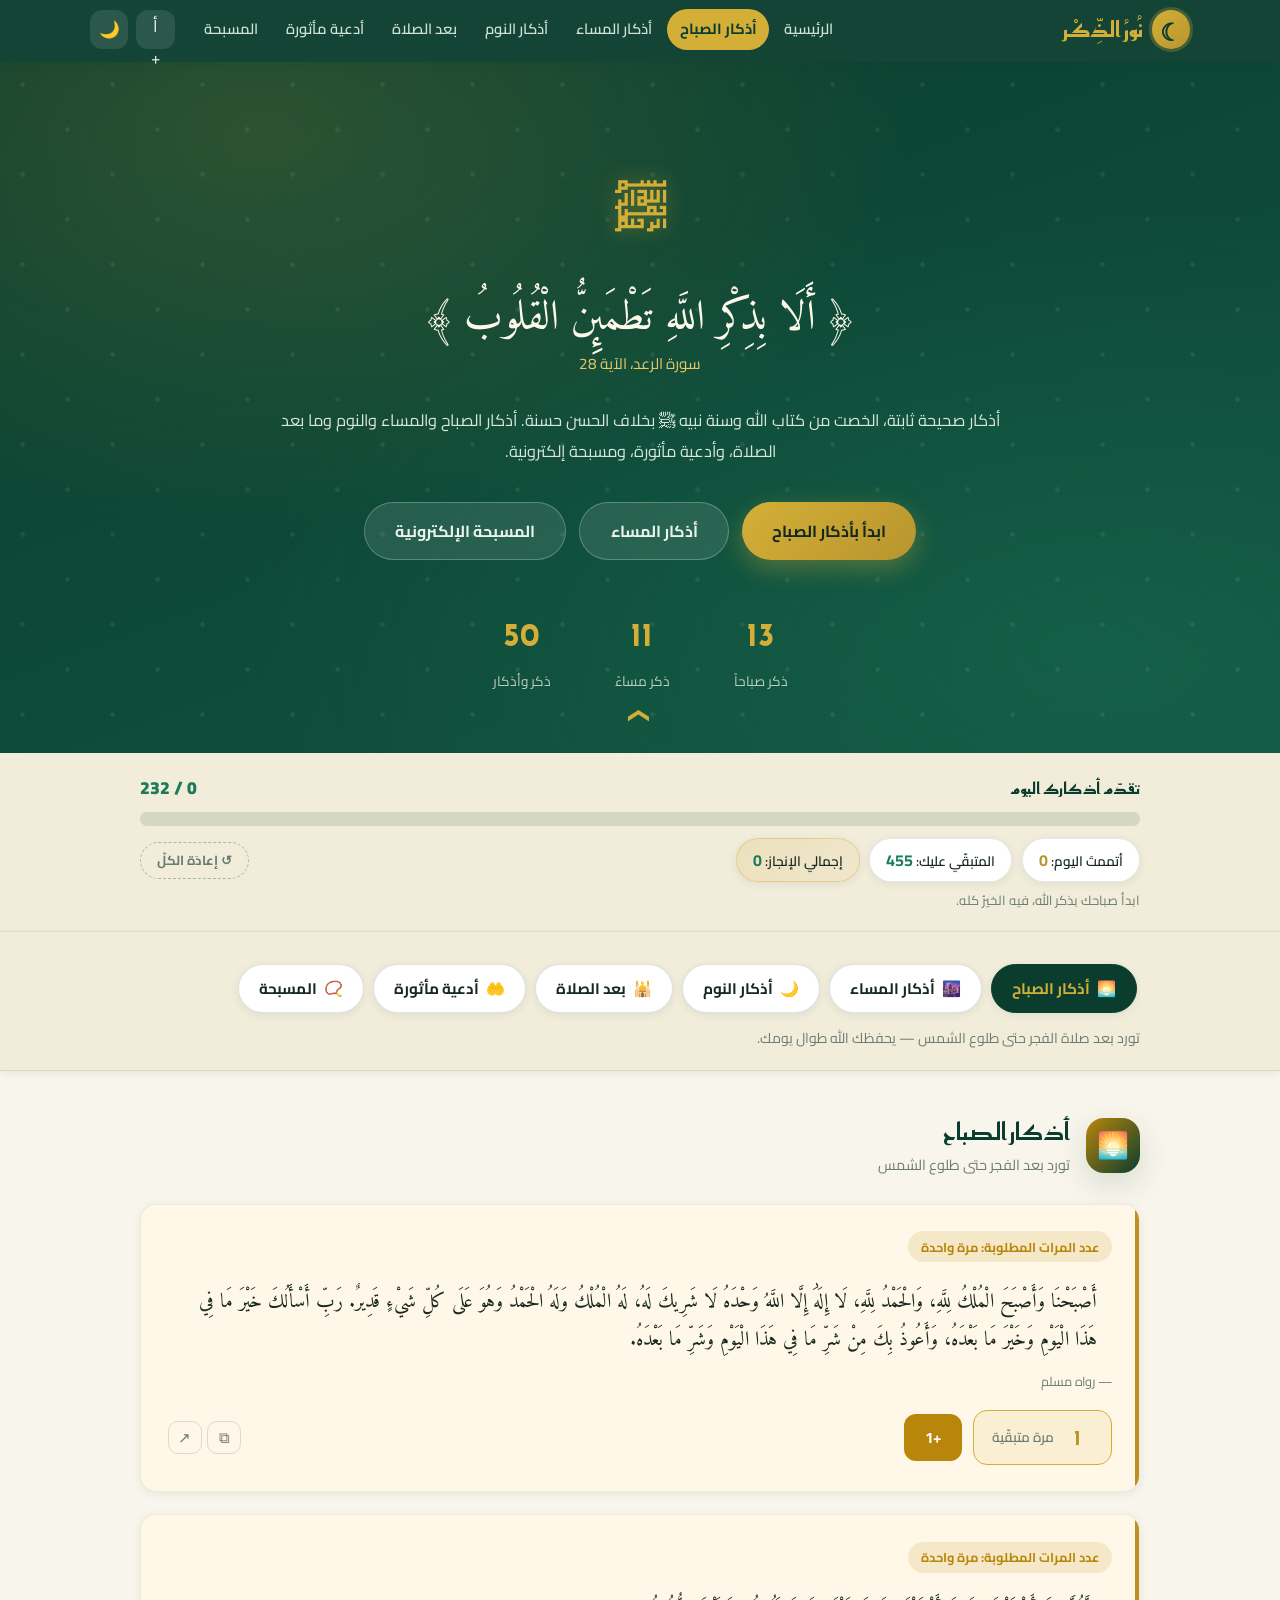
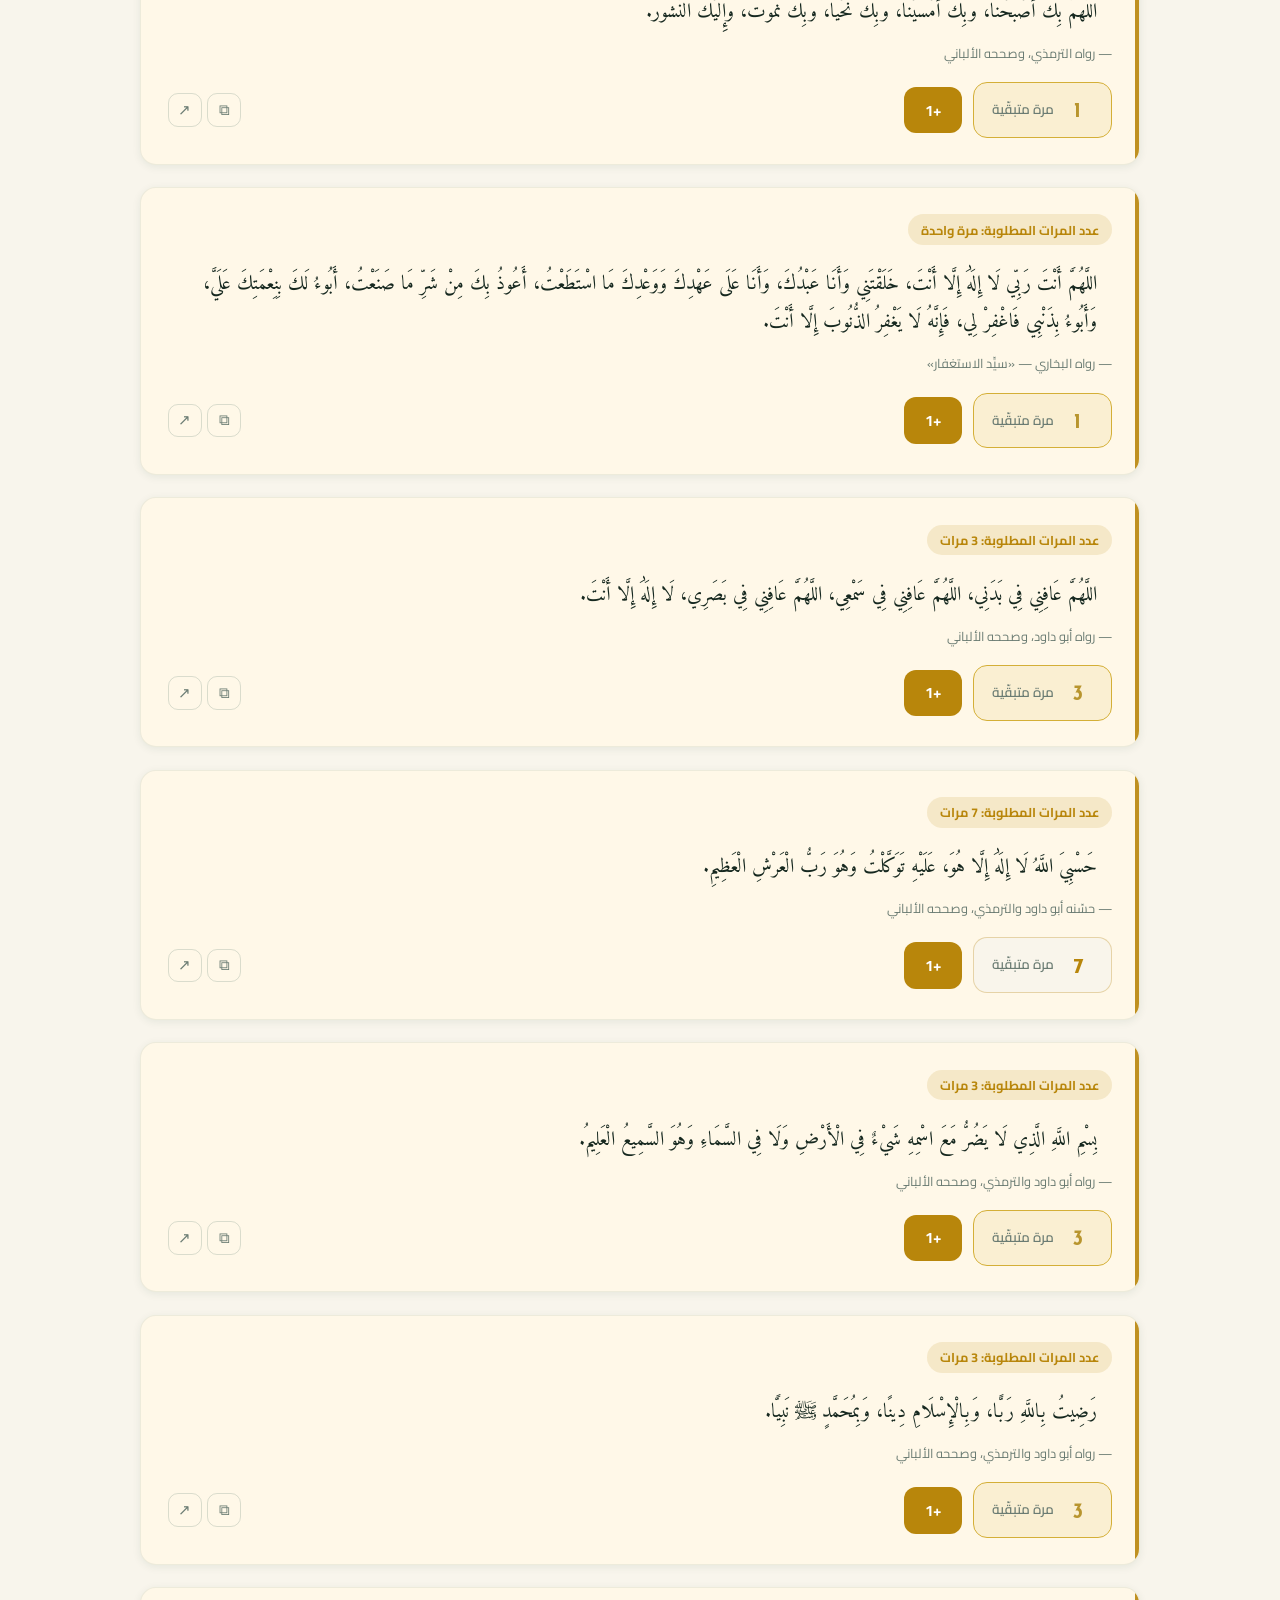
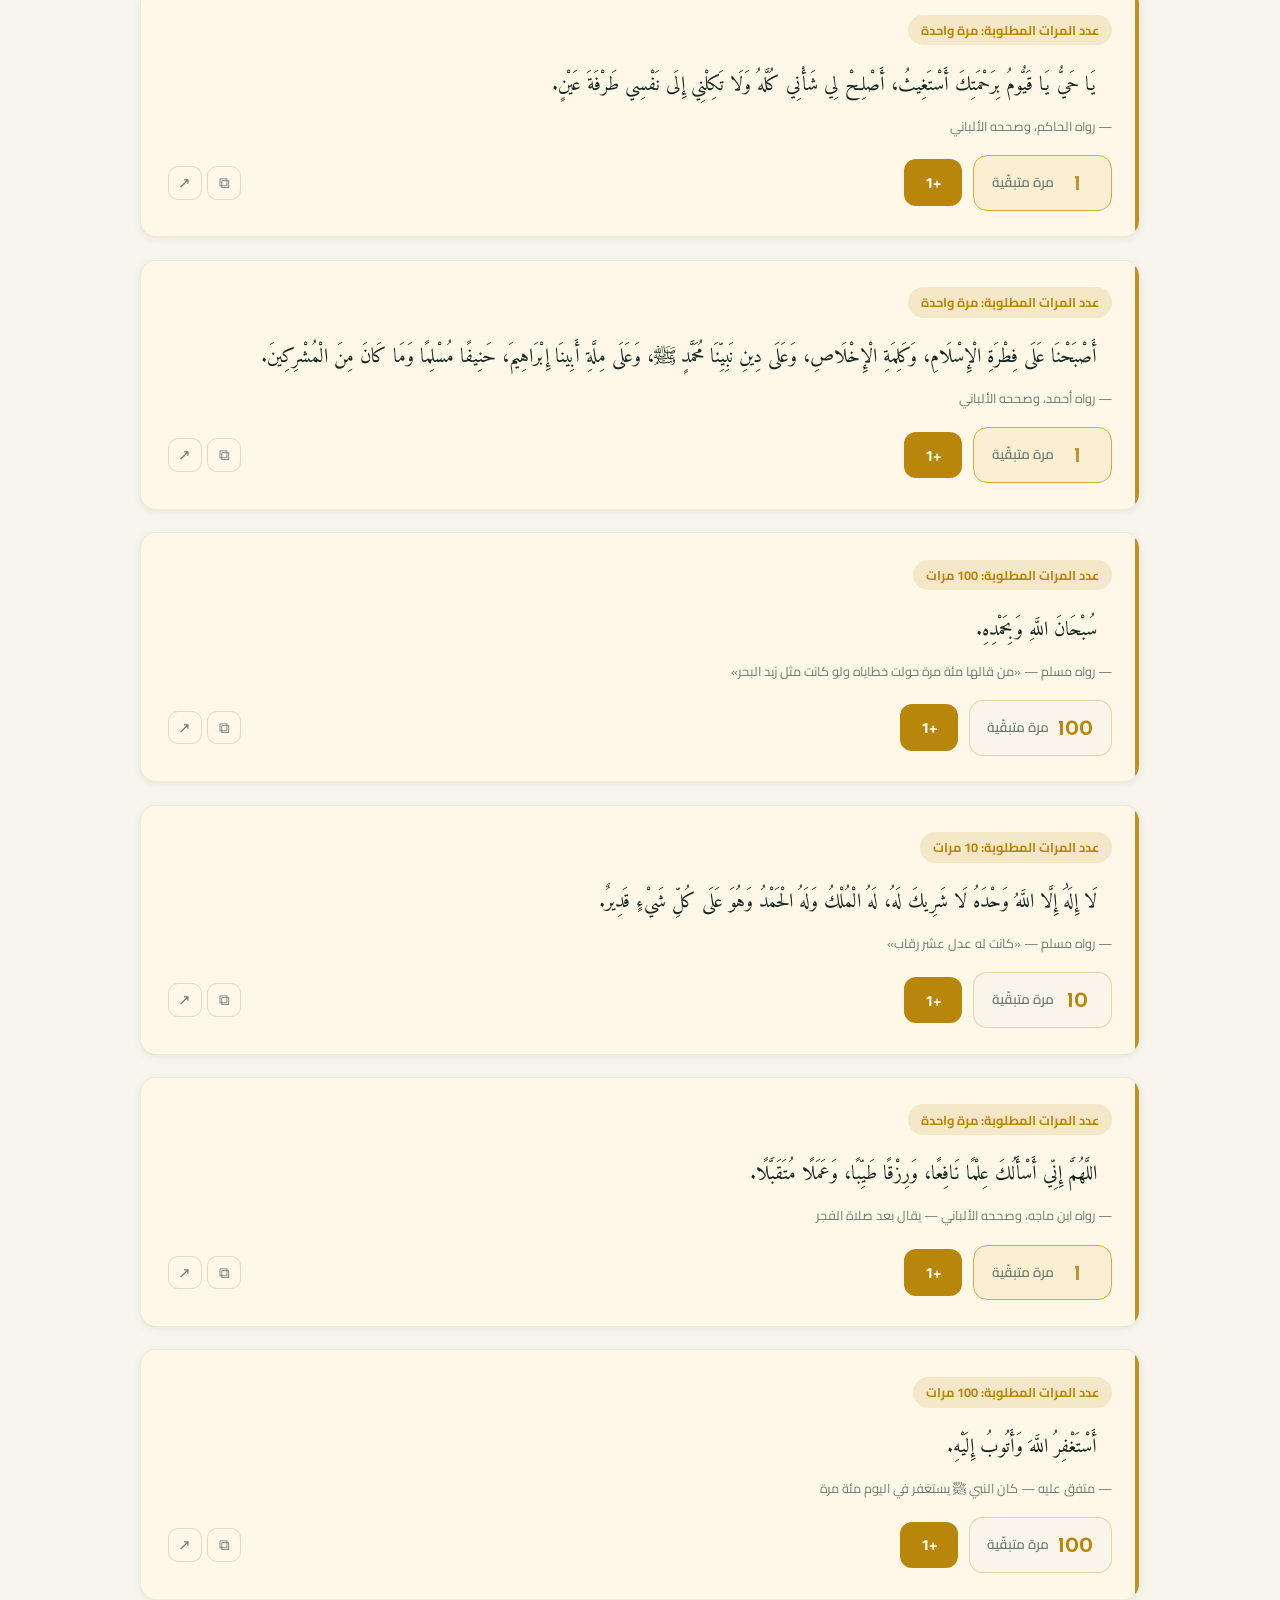
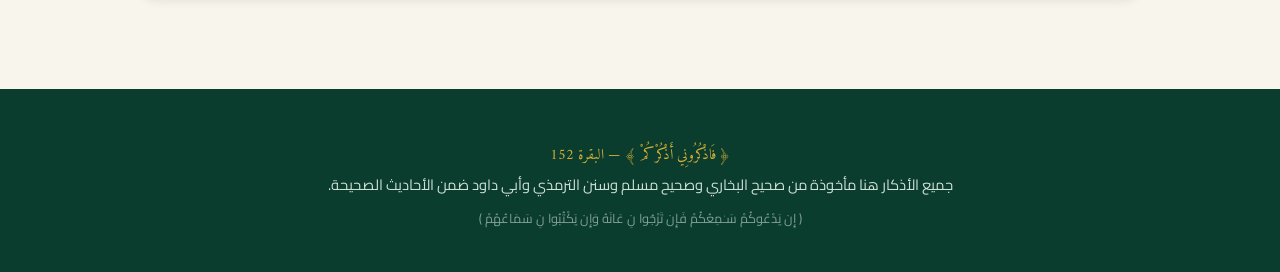
==== index.html @ 5a1e141b "v2: Noor al-Dhikr PWA - authentic azkar, offline-ready, installable (manifest + icons + local fonts)" ====
<!DOCTYPE html>
<!--
  ﴿ نُورُ الذِّكْر ﴾ — أذكار صحيحة وأدعية مأثورة
  ─────────────────────────────────────────────────
  سجل التغييرات (الأحدث أولاً):
  • 2026-10-17 [v1] النسخة المرجعية المحفوظة في: _snapshots/v1_2026-10-17_20-41-16
    - قسم الأذكار (صفحة واحدة لكل قسم عبر شريط تبويبات) بدل عرض كل الأقسام تحت بعضها
    - لون ثيمة مختلف لكل نوع ذكر (الصباح ذهبي، المساء بنفسجي، النوم أزرق...) للبطاقات والحدود
    - عدّاد متبقٍّ لكل ذكر، وزر [+1] بعد كل مرة، وتختفي بطاقة الذكر عند وصول العدّاد إلى الصفر
    - عدّادات الإحصاء أعلى الصفحة (أتممتَ اليوم/المتبقّي عليك/إجمالي الإنجاز) وزر «إعادَة الكلّ»
    - المسبحة الإلكترونية + أهداف 33/99/100 + مشجر الإنجاز
    - وضع ليلي وحسّن حجم الخط متُحفظان تلقائياً + تصميم متجاوب للهاتف والحاسوب
  ─────────────────────────────────────────────────
  ❗قبل أي تعديل خطر: انسخ هذه النسخة عبر save-snapshot.ps1 (أو نسخ يدوي) إلى مجلد _snapshots
-->
<html lang="ar" dir="rtl">
<head>
<meta charset="UTF-8" />
<meta name="viewport" content="width=device-width, initial-scale=1.0" />
<meta name="description" content="موقع الأذكار — أذكار الصباح والمساء والنوم وأدعية صحيحة مأثورة عن النبي ﷺ، مع مسبحة إلكترونية." />
<meta name="theme-color" content="#0b3d2e" />
<!--
  سجل التغييرات التطبيقية:
  • 2026-10-17 [v2] التحويل إلى تطبيق قابل للتثبيت + العمل دون اتصال (بدون Service Worker)
    - أُضيف manifest.webmanifest (الاسم والاسم المختصر ورابط البدأ والوضع المستقل ولون السمة والخلفية)
    - أيقونات: 192 و512 (any) + 512 قابلة للقص (maskable) للاندرويد + 180 (apple-touch) للآيفون
    - الخطوط أصبحت محلية (fonts/fonts.css) بدل Google Fonts = الموقع يعمل كاملاً بلا إنترنت
    - <link rel="manifest"> و <link rel="apple-touch-icon" sizes="180x180">
    - لالتثبيت على الهاتف: ارفع مجلد الموقع لأي استضافة HTTPS (مثل GitHub Pages) ثم افتحه واختر «إضافة إلى الشاشة الرئيسية»، أو هو في وضع الملف المحلي يعمل دون اتصال أصلاً.
-->
<title>نور الذكر — أذكار صحيحة وأدعية مأثورة</title>
<!-- ملف تعريف التطبيق (PWA) -->
<link rel="manifest" href="manifest.webmanifest" />
<!-- أيقونات التثبيت -->
<link rel="icon" href="icons/icon-192.png" sizes="192x192" />
<link rel="apple-touch-icon" sizes="180x180" href="icons/apple-touch-icon-180.png" />
<meta name="mobile-web-app-capable" content="yes" />
<meta name="apple-mobile-web-app-capable" content="yes" />
<meta name="apple-mobile-web-app-status-bar-style" content="black-translucent" />
<meta name="apple-mobile-web-app-title" content="نور الذكر" />
<!-- الخطوط (محلية — تعمل دون اتصال) -->
<link rel="stylesheet" href="fonts/fonts.css" />
<link rel="stylesheet" href="styles.css" />
</head>
<body>

<!-- شريط علوي -->
<header class="topbar">
  <div class="topbar-inner">
    <a class="brand" href="#home">
      <span class="brand-icon">☾</span>
      <span class="brand-text">نُورُ الذِّكْر</span>
    </a>
    <nav class="main-nav" id="mainNav">
      <a href="#home" class="nav-link active">الرئيسية</a>
      <a href="#morning" class="nav-link">أذكار الصباح</a>
      <a href="#evening" class="nav-link">أذكار المساء</a>
      <a href="#sleep" class="nav-link">أذكار النوم</a>
      <a href="#prayer" class="nav-link">بعد الصلاة</a>
      <a href="#duas" class="nav-link">أدعية مأثورة</a>
      <a href="#tasbih" class="nav-link">المسبحة</a>
    </nav>
    <div class="top-actions">
      <button id="fontBtn" class="icon-btn" title="حجم الخط" aria-label="حجم الخط">أ<span class="font-a">+</span></button>
      <button id="themeBtn" class="icon-btn" title="الوضع الليلي" aria-label="الوضع الليلي">🌙</button>
      <button id="menuBtn" class="icon-btn burger" title="القائمة" aria-label="القائمة">☰</button>
    </div>
  </div>
  <div class="progress-bar" id="scrollProgress"></div>
</header>

<!-- البطل -->
<section class="hero" id="home">
  <div class="hero-pattern" aria-hidden="true"></div>
  <div class="hero-content">
    <p class="hero-bismillah">﷽</p>
    <h1 class="hero-title">﴿ أَلَا بِذِكْرِ اللَّهِ تَطْمَئِنُّ الْقُلُوبُ ﴾</h1>
    <p class="hero-sub">سورة الرعد، الآية 28</p>
    <p class="hero-desc">
      أذكار صحيحة ثابتة، الخصت من كتاب الله وسنة نبيه ﷺ بخلاف الحسن حسنة.
      أذكار الصباح والمساء والنوم وما بعد الصلاة، وأدعية مأثورة، ومسبحة إلكترونية.
    </p>
    <div class="hero-cta">
      <a href="#morning" class="btn btn-gold">ابدأ بأذكار الصباح</a>
      <a href="#evening" class="btn btn-ghost">أذكار المساء</a>
      <a href="#tasbih" class="btn btn-ghost">المسبحة الإلكترونية</a>
    </div>
    <div class="hero-stats">
      <div class="stat"><span class="num" id="statMorning">0</span><small>ذكر صباحاً</small></div>
      <div class="stat"><span class="num" id="statEvening">0</span><small>ذكر مساءً</small></div>
      <div class="stat"><span class="num" id="statTotal">0</span><small>ذكر وأذكار</small></div>
    </div>
  </div>
  <div class="hero-arrow" aria-hidden="true">❯</div>
</section>

<!-- شريط تقدم اليوم -->
<div class="day-progress-wrap" id="dayProgressWrap">
  <div class="container">
    <div class="day-progress">
      <div class="dp-info">
        <span class="dp-label">تقدّم أذكارك اليوم</span>
        <span class="dp-value" id="dpValue">0٪</span>
      </div>
      <div class="dp-track"><div class="dp-fill" id="dpFill"></div></div>
      <div class="dp-stats">
        <span class="stat-chip done-chip">أتممتَ اليوم: <b id="chipDone">0</b></span>
        <span class="stat-chip">المتبقّي عليك: <b id="chipLeft">0</b></span>
        <span class="stat-chip gold-chip">إجمالي الإنجاز: <b id="chipTotal">0</b></span>
        <button class="reset-btn" id="resetAllBtn" title="إظهار كل الأذكار من جديد">↺ إعادَة الكلّ</button>
      </div>
      <p class="dp-hint" id="dpHint">ابدأ يومك بذكر الله، فهو أشرف السّاعات.</p>
    </div>
  </div>
</div>

<!-- شريط اختيار القسم -->
<div class="cat-wrap" id="catTop">
  <div class="container">
    <nav class="cat-tabs" id="catTabs" aria-label="اختيار قسم الأذكار">
      <button class="cat-tab active" data-target="morning"><span>🌅</span> أذكار الصباح</button>
      <button class="cat-tab" data-target="evening"><span>🌆</span> أذكار المساء</button>
      <button class="cat-tab" data-target="sleep"><span>🌙</span> أذكار النوم</button>
      <button class="cat-tab" data-target="prayer"><span>🕌</span> بعد الصلاة</button>
      <button class="cat-tab" data-target="duas"><span>🤲</span> أدعية مأثورة</button>
      <button class="cat-tab" data-target="tasbih"><span>📿</span> المسبحة</button>
    </nav>
    <p class="cat-desc" id="catDesc"></p>
  </div>
</div>

<main class="container">

  <!-- أقسام الأذكار (يظهر قسماً واحداً حسب الاختيار) -->
  <section class="zikr-section active" id="morning" data-section="morning">
    <header class="section-head">
      <div class="section-icon">🌅</div>
      <div>
        <h2>أذكار الصباح</h2>
        <p>تورد بعد الفجر حتى طلوع الشمس</p>
      </div>
    </header>
    <div class="cards" id="cardsMorning"></div>
  </section>

  <section class="zikr-section" id="evening" data-section="evening">
    <header class="section-head">
      <div class="section-icon">🌆</div>
      <div>
        <h2>أذكار المساء</h2>
        <p>تورد بعد العصر حتى غروب الشمس</p>
      </div>
    </header>
    <div class="cards" id="cardsEvening"></div>
  </section>

  <section class="zikr-section" id="sleep" data-section="sleep">
    <header class="section-head">
      <div class="section-icon">🌙</div>
      <div>
        <h2>أذكار النوم</h2>
        <p>ما يقال عند الاستغفار على الفراش</p>
      </div>
    </header>
    <div class="cards" id="cardsSleep"></div>
  </section>

  <section class="zikr-section" id="prayer" data-section="prayer">
    <header class="section-head">
      <div class="section-icon">🕌</div>
      <div>
        <h2>الذكر بعد الصلاة</h2>
        <p>التسبيح بعد كل صلاة مكتوبة</p>
      </div>
    </header>
    <div class="cards" id="cardsPrayer"></div>
  </section>

  <section class="zikr-section" id="duas" data-section="duas">
    <header class="section-head">
      <div class="section-icon">🤲</div>
      <div>
        <h2>أدعية مأثورة</h2>
        <p>أدعية ثابتة في السنة الصحيحة</p>
      </div>
    </header>
    <div class="cards" id="cardsDuas"></div>
  </section>

  <!-- المسبحة -->
  <section class="zikr-section" id="tasbih" data-section="tasbih">
    <header class="section-head">
      <div class="section-icon">📿</div>
      <div>
        <h2>المسبحة الإلكترونية</h2>
        <p>اضغط الدائرة للتسبيح، وتُحفظ حسباتك تلقائياً</p>
      </div>
    </header>

    <div class="tasbih-card">
      <div class="tasbih-phrase-row">
        <button class="phrase-chip" data-phrase="سُبْحَانَ اللَّهِ">سُبْحَانَ اللَّهِ</button>
        <button class="phrase-chip" data-phrase="الْحَمْدُ لِلَّهِ">الْحَمْدُ لِلَّهِ</button>
        <button class="phrase-chip" data-phrase="لَا إِلَٰهَ إِلَّا اللَّهُ">لَا إِلَٰهَ إِلَّا اللَّهُ</button>
        <button class="phrase-chip" data-phrase="اللَّهُ أَكْبَرُ">اللَّهُ أَكْبَرُ</button>
        <button class="phrase-chip" data-phrase="أَسْتَغْفِرُ اللَّهَ">أَسْتَغْفِرُ اللَّهَ</button>
        <button class="phrase-chip" data-phrase="لَا حَوْلَ وَلَا قُوَّةَ إِلَّا بِاللَّهِ">لَا حَوْلَ وَلَا قُوَّةَ إِلَّا بِاللَّهِ</button>
      </div>
      <p class="tasbih-phrase" id="tasbihPhrase">سُبْحَانَ اللَّهِ</p>

      <button class="tasbih-circle" id="tasbihBtn" aria-label="اضغط للتسبيح">
        <svg viewBox="0 0 120 120" aria-hidden="true">
          <circle class="track" cx="60" cy="60" r="54" />
          <circle class="fill" id="tasbihRing" cx="60" cy="60" r="54" />
        </svg>
        <span class="tasbih-count" id="tasbihCount">0</span>
      </button>

      <div class="tasbih-target-row">
        <span class="t-label">الهدف:</span>
        <button class="target-chip" data-target="33">33</button>
        <button class="target-chip" data-target="99">99</button>
        <button class="target-chip" data-target="100">100</button>
        <button class="target-chip" data-target="0">بحسب</button>
      </div>

      <div class="tasbih-actions">
        <button id="tasbihReset" class="btn btn-ghost small">تصفير العدّاد</button>
        <span class="tasbih-rounds">الدورات المكتملة: <b id="tasbihRounds">0</b></span>
      </div>
    </div>
  </section>

</main>

<footer class="footer">
  <p class="footer-duq">﴿ فَاذْكُرُونِي أَذْكُرْكُمْ ﴾ — البقرة 152</p>
  <p>جميع الأذكار هنا مأخوذة من صحيح البخاري وصحيح مسلم وسنن الترمذي وأبي داود ضمن الأحاديث الصحيحة.</p>
  <p class="footer-note">﴿ إِن يَدْعُوكُمْ سَـٰمِعُكُمْ فَإِن تَرْجُوا نِ عَانَهُ وَإِن يَكْتُبُوا نِ سَمَاعُهُمْ ﴾</p>
</footer>

<button id="toTop" class="to-top" aria-label="العودة للأعلى">❯</button>

<script src="app.js"></script>
</body>
</html>
---- fonts/fonts.css ----
/* arabic */
@font-face {
  font-family: 'Amiri Quran';
  font-style: normal;
  font-weight: 400;
  font-display: swap;
  src: url(font_1.woff2) format('woff2');
  unicode-range: U+0600-06FF, U+0750-077F, U+0870-0891, U+0897-08E1, U+08E3-08FF, U+200C-200E, U+2010-2011, U+204F, U+2E41, U+FB50-FDFF, U+FE70-FE74, U+FE76-FEFC, U+102E0-102FB, U+10E60-10E7E, U+10EC2-10EC7, U+10EC9-10EEE, U+10EF0-10EFF, U+1EE00-1EE03, U+1EE05-1EE1F, U+1EE21-1EE22, U+1EE24, U+1EE27, U+1EE29-1EE32, U+1EE34-1EE37, U+1EE39, U+1EE3B, U+1EE42, U+1EE47, U+1EE49, U+1EE4B, U+1EE4D-1EE4F, U+1EE51-1EE52, U+1EE54, U+1EE57, U+1EE59, U+1EE5B, U+1EE5D, U+1EE5F, U+1EE61-1EE62, U+1EE64, U+1EE67-1EE6A, U+1EE6C-1EE72, U+1EE74-1EE77, U+1EE79-1EE7C, U+1EE7E, U+1EE80-1EE89, U+1EE8B-1EE9B, U+1EEA1-1EEA3, U+1EEA5-1EEA9, U+1EEAB-1EEBB, U+1EEF0-1EEF1;
}
/* latin */
@font-face {
  font-family: 'Amiri Quran';
  font-style: normal;
  font-weight: 400;
  font-display: swap;
  src: url(font_2.woff2) format('woff2');
  unicode-range: U+0000-00FF, U+0131, U+0152-0153, U+02BB-02BC, U+02C6, U+02DA, U+02DC, U+0304, U+0308, U+0329, U+2000-206F, U+20AC, U+2122, U+2191, U+2193, U+2212, U+2215, U+FEFF, U+FFFD;
}
/* arabic */
@font-face {
  font-family: 'Cairo';
  font-style: normal;
  font-weight: 400;
  font-display: swap;
  src: url(font_3.woff2) format('woff2');
  unicode-range: U+0600-06FF, U+0750-077F, U+0870-0891, U+0897-08E1, U+08E3-08FF, U+200C-200E, U+2010-2011, U+204F, U+2E41, U+FB50-FDFF, U+FE70-FE74, U+FE76-FEFC, U+102E0-102FB, U+10E60-10E7E, U+10EC2-10EC7, U+10EC9-10EEE, U+10EF0-10EFF, U+1EE00-1EE03, U+1EE05-1EE1F, U+1EE21-1EE22, U+1EE24, U+1EE27, U+1EE29-1EE32, U+1EE34-1EE37, U+1EE39, U+1EE3B, U+1EE42, U+1EE47, U+1EE49, U+1EE4B, U+1EE4D-1EE4F, U+1EE51-1EE52, U+1EE54, U+1EE57, U+1EE59, U+1EE5B, U+1EE5D, U+1EE5F, U+1EE61-1EE62, U+1EE64, U+1EE67-1EE6A, U+1EE6C-1EE72, U+1EE74-1EE77, U+1EE79-1EE7C, U+1EE7E, U+1EE80-1EE89, U+1EE8B-1EE9B, U+1EEA1-1EEA3, U+1EEA5-1EEA9, U+1EEAB-1EEBB, U+1EEF0-1EEF1;
}
/* latin-ext */
@font-face {
  font-family: 'Cairo';
  font-style: normal;
  font-weight: 400;
  font-display: swap;
  src: url(font_4.woff2) format('woff2');
  unicode-range: U+0100-02BA, U+02BD-02C5, U+02C7-02CC, U+02CE-02D7, U+02DD-02FF, U+0304, U+0308, U+0329, U+1D00-1DBF, U+1E00-1E9F, U+1EF2-1EFF, U+2020, U+20A0-20AB, U+20AD-20C4, U+2113, U+2C60-2C7F, U+A720-A7FF;
}
/* latin */
@font-face {
  font-family: 'Cairo';
  font-style: normal;
  font-weight: 400;
  font-display: swap;
  src: url(font_5.woff2) format('woff2');
  unicode-range: U+0000-00FF, U+0131, U+0152-0153, U+02BB-02BC, U+02C6, U+02DA, U+02DC, U+0304, U+0308, U+0329, U+2000-206F, U+20AC, U+2122, U+2191, U+2193, U+2212, U+2215, U+FEFF, U+FFFD;
}
/* arabic */
@font-face {
  font-family: 'Cairo';
  font-style: normal;
  font-weight: 600;
  font-display: swap;
  src: url(font_3.woff2) format('woff2');
  unicode-range: U+0600-06FF, U+0750-077F, U+0870-0891, U+0897-08E1, U+08E3-08FF, U+200C-200E, U+2010-2011, U+204F, U+2E41, U+FB50-FDFF, U+FE70-FE74, U+FE76-FEFC, U+102E0-102FB, U+10E60-10E7E, U+10EC2-10EC7, U+10EC9-10EEE, U+10EF0-10EFF, U+1EE00-1EE03, U+1EE05-1EE1F, U+1EE21-1EE22, U+1EE24, U+1EE27, U+1EE29-1EE32, U+1EE34-1EE37, U+1EE39, U+1EE3B, U+1EE42, U+1EE47, U+1EE49, U+1EE4B, U+1EE4D-1EE4F, U+1EE51-1EE52, U+1EE54, U+1EE57, U+1EE59, U+1EE5B, U+1EE5D, U+1EE5F, U+1EE61-1EE62, U+1EE64, U+1EE67-1EE6A, U+1EE6C-1EE72, U+1EE74-1EE77, U+1EE79-1EE7C, U+1EE7E, U+1EE80-1EE89, U+1EE8B-1EE9B, U+1EEA1-1EEA3, U+1EEA5-1EEA9, U+1EEAB-1EEBB, U+1EEF0-1EEF1;
}
/* latin-ext */
@font-face {
  font-family: 'Cairo';
  font-style: normal;
  font-weight: 600;
  font-display: swap;
  src: url(font_4.woff2) format('woff2');
  unicode-range: U+0100-02BA, U+02BD-02C5, U+02C7-02CC, U+02CE-02D7, U+02DD-02FF, U+0304, U+0308, U+0329, U+1D00-1DBF, U+1E00-1E9F, U+1EF2-1EFF, U+2020, U+20A0-20AB, U+20AD-20C4, U+2113, U+2C60-2C7F, U+A720-A7FF;
}
/* latin */
@font-face {
  font-family: 'Cairo';
  font-style: normal;
  font-weight: 600;
  font-display: swap;
  src: url(font_5.woff2) format('woff2');
  unicode-range: U+0000-00FF, U+0131, U+0152-0153, U+02BB-02BC, U+02C6, U+02DA, U+02DC, U+0304, U+0308, U+0329, U+2000-206F, U+20AC, U+2122, U+2191, U+2193, U+2212, U+2215, U+FEFF, U+FFFD;
}
/* arabic */
@font-face {
  font-family: 'Cairo';
  font-style: normal;
  font-weight: 700;
  font-display: swap;
  src: url(font_3.woff2) format('woff2');
  unicode-range: U+0600-06FF, U+0750-077F, U+0870-0891, U+0897-08E1, U+08E3-08FF, U+200C-200E, U+2010-2011, U+204F, U+2E41, U+FB50-FDFF, U+FE70-FE74, U+FE76-FEFC, U+102E0-102FB, U+10E60-10E7E, U+10EC2-10EC7, U+10EC9-10EEE, U+10EF0-10EFF, U+1EE00-1EE03, U+1EE05-1EE1F, U+1EE21-1EE22, U+1EE24, U+1EE27, U+1EE29-1EE32, U+1EE34-1EE37, U+1EE39, U+1EE3B, U+1EE42, U+1EE47, U+1EE49, U+1EE4B, U+1EE4D-1EE4F, U+1EE51-1EE52, U+1EE54, U+1EE57, U+1EE59, U+1EE5B, U+1EE5D, U+1EE5F, U+1EE61-1EE62, U+1EE64, U+1EE67-1EE6A, U+1EE6C-1EE72, U+1EE74-1EE77, U+1EE79-1EE7C, U+1EE7E, U+1EE80-1EE89, U+1EE8B-1EE9B, U+1EEA1-1EEA3, U+1EEA5-1EEA9, U+1EEAB-1EEBB, U+1EEF0-1EEF1;
}
/* latin-ext */
@font-face {
  font-family: 'Cairo';
  font-style: normal;
  font-weight: 700;
  font-display: swap;
  src: url(font_4.woff2) format('woff2');
  unicode-range: U+0100-02BA, U+02BD-02C5, U+02C7-02CC, U+02CE-02D7, U+02DD-02FF, U+0304, U+0308, U+0329, U+1D00-1DBF, U+1E00-1E9F, U+1EF2-1EFF, U+2020, U+20A0-20AB, U+20AD-20C4, U+2113, U+2C60-2C7F, U+A720-A7FF;
}
/* latin */
@font-face {
  font-family: 'Cairo';
  font-style: normal;
  font-weight: 700;
  font-display: swap;
  src: url(font_5.woff2) format('woff2');
  unicode-range: U+0000-00FF, U+0131, U+0152-0153, U+02BB-02BC, U+02C6, U+02DA, U+02DC, U+0304, U+0308, U+0329, U+2000-206F, U+20AC, U+2122, U+2191, U+2193, U+2212, U+2215, U+FEFF, U+FFFD;
}
/* arabic */
@font-face {
  font-family: 'Cairo';
  font-style: normal;
  font-weight: 900;
  font-display: swap;
  src: url(font_3.woff2) format('woff2');
  unicode-range: U+0600-06FF, U+0750-077F, U+0870-0891, U+0897-08E1, U+08E3-08FF, U+200C-200E, U+2010-2011, U+204F, U+2E41, U+FB50-FDFF, U+FE70-FE74, U+FE76-FEFC, U+102E0-102FB, U+10E60-10E7E, U+10EC2-10EC7, U+10EC9-10EEE, U+10EF0-10EFF, U+1EE00-1EE03, U+1EE05-1EE1F, U+1EE21-1EE22, U+1EE24, U+1EE27, U+1EE29-1EE32, U+1EE34-1EE37, U+1EE39, U+1EE3B, U+1EE42, U+1EE47, U+1EE49, U+1EE4B, U+1EE4D-1EE4F, U+1EE51-1EE52, U+1EE54, U+1EE57, U+1EE59, U+1EE5B, U+1EE5D, U+1EE5F, U+1EE61-1EE62, U+1EE64, U+1EE67-1EE6A, U+1EE6C-1EE72, U+1EE74-1EE77, U+1EE79-1EE7C, U+1EE7E, U+1EE80-1EE89, U+1EE8B-1EE9B, U+1EEA1-1EEA3, U+1EEA5-1EEA9, U+1EEAB-1EEBB, U+1EEF0-1EEF1;
}
/* latin-ext */
@font-face {
  font-family: 'Cairo';
  font-style: normal;
  font-weight: 900;
  font-display: swap;
  src: url(font_4.woff2) format('woff2');
  unicode-range: U+0100-02BA, U+02BD-02C5, U+02C7-02CC, U+02CE-02D7, U+02DD-02FF, U+0304, U+0308, U+0329, U+1D00-1DBF, U+1E00-1E9F, U+1EF2-1EFF, U+2020, U+20A0-20AB, U+20AD-20C4, U+2113, U+2C60-2C7F, U+A720-A7FF;
}
/* latin */
@font-face {
  font-family: 'Cairo';
  font-style: normal;
  font-weight: 900;
  font-display: swap;
  src: url(font_5.woff2) format('woff2');
  unicode-range: U+0000-00FF, U+0131, U+0152-0153, U+02BB-02BC, U+02C6, U+02DA, U+02DC, U+0304, U+0308, U+0329, U+2000-206F, U+20AC, U+2122, U+2191, U+2193, U+2212, U+2215, U+FEFF, U+FFFD;
}
/* arabic */
@font-face {
  font-family: 'Reem Kufi';
  font-style: normal;
  font-weight: 400;
  font-display: swap;
  src: url(font_6.woff2) format('woff2');
  unicode-range: U+0600-06FF, U+0750-077F, U+0870-0891, U+0897-08E1, U+08E3-08FF, U+200C-200E, U+2010-2011, U+204F, U+2E41, U+FB50-FDFF, U+FE70-FE74, U+FE76-FEFC, U+102E0-102FB, U+10E60-10E7E, U+10EC2-10EC7, U+10EC9-10EEE, U+10EF0-10EFF, U+1EE00-1EE03, U+1EE05-1EE1F, U+1EE21-1EE22, U+1EE24, U+1EE27, U+1EE29-1EE32, U+1EE34-1EE37, U+1EE39, U+1EE3B, U+1EE42, U+1EE47, U+1EE49, U+1EE4B, U+1EE4D-1EE4F, U+1EE51-1EE52, U+1EE54, U+1EE57, U+1EE59, U+1EE5B, U+1EE5D, U+1EE5F, U+1EE61-1EE62, U+1EE64, U+1EE67-1EE6A, U+1EE6C-1EE72, U+1EE74-1EE77, U+1EE79-1EE7C, U+1EE7E, U+1EE80-1EE89, U+1EE8B-1EE9B, U+1EEA1-1EEA3, U+1EEA5-1EEA9, U+1EEAB-1EEBB, U+1EEF0-1EEF1;
}
/* vietnamese */
@font-face {
  font-family: 'Reem Kufi';
  font-style: normal;
  font-weight: 400;
  font-display: swap;
  src: url(font_7.woff2) format('woff2');
  unicode-range: U+0102-0103, U+0110-0111, U+0128-0129, U+0168-0169, U+01A0-01A1, U+01AF-01B0, U+0300-0301, U+0303-0304, U+0308-0309, U+0323, U+0329, U+1EA0-1EF9, U+20AB;
}
/* latin-ext */
@font-face {
  font-family: 'Reem Kufi';
  font-style: normal;
  font-weight: 400;
  font-display: swap;
  src: url(font_8.woff2) format('woff2');
  unicode-range: U+0100-02BA, U+02BD-02C5, U+02C7-02CC, U+02CE-02D7, U+02DD-02FF, U+0304, U+0308, U+0329, U+1D00-1DBF, U+1E00-1E9F, U+1EF2-1EFF, U+2020, U+20A0-20AB, U+20AD-20C4, U+2113, U+2C60-2C7F, U+A720-A7FF;
}
/* latin */
@font-face {
  font-family: 'Reem Kufi';
  font-style: normal;
  font-weight: 400;
  font-display: swap;
  src: url(font_9.woff2) format('woff2');
  unicode-range: U+0000-00FF, U+0131, U+0152-0153, U+02BB-02BC, U+02C6, U+02DA, U+02DC, U+0304, U+0308, U+0329, U+2000-206F, U+20AC, U+2122, U+2191, U+2193, U+2212, U+2215, U+FEFF, U+FFFD;
}
/* arabic */
@font-face {
  font-family: 'Reem Kufi';
  font-style: normal;
  font-weight: 500;
  font-display: swap;
  src: url(font_6.woff2) format('woff2');
  unicode-range: U+0600-06FF, U+0750-077F, U+0870-0891, U+0897-08E1, U+08E3-08FF, U+200C-200E, U+2010-2011, U+204F, U+2E41, U+FB50-FDFF, U+FE70-FE74, U+FE76-FEFC, U+102E0-102FB, U+10E60-10E7E, U+10EC2-10EC7, U+10EC9-10EEE, U+10EF0-10EFF, U+1EE00-1EE03, U+1EE05-1EE1F, U+1EE21-1EE22, U+1EE24, U+1EE27, U+1EE29-1EE32, U+1EE34-1EE37, U+1EE39, U+1EE3B, U+1EE42, U+1EE47, U+1EE49, U+1EE4B, U+1EE4D-1EE4F, U+1EE51-1EE52, U+1EE54, U+1EE57, U+1EE59, U+1EE5B, U+1EE5D, U+1EE5F, U+1EE61-1EE62, U+1EE64, U+1EE67-1EE6A, U+1EE6C-1EE72, U+1EE74-1EE77, U+1EE79-1EE7C, U+1EE7E, U+1EE80-1EE89, U+1EE8B-1EE9B, U+1EEA1-1EEA3, U+1EEA5-1EEA9, U+1EEAB-1EEBB, U+1EEF0-1EEF1;
}
/* vietnamese */
@font-face {
  font-family: 'Reem Kufi';
  font-style: normal;
  font-weight: 500;
  font-display: swap;
  src: url(font_7.woff2) format('woff2');
  unicode-range: U+0102-0103, U+0110-0111, U+0128-0129, U+0168-0169, U+01A0-01A1, U+01AF-01B0, U+0300-0301, U+0303-0304, U+0308-0309, U+0323, U+0329, U+1EA0-1EF9, U+20AB;
}
/* latin-ext */
@font-face {
  font-family: 'Reem Kufi';
  font-style: normal;
  font-weight: 500;
  font-display: swap;
  src: url(font_8.woff2) format('woff2');
  unicode-range: U+0100-02BA, U+02BD-02C5, U+02C7-02CC, U+02CE-02D7, U+02DD-02FF, U+0304, U+0308, U+0329, U+1D00-1DBF, U+1E00-1E9F, U+1EF2-1EFF, U+2020, U+20A0-20AB, U+20AD-20C4, U+2113, U+2C60-2C7F, U+A720-A7FF;
}
/* latin */
@font-face {
  font-family: 'Reem Kufi';
  font-style: normal;
  font-weight: 500;
  font-display: swap;
  src: url(font_9.woff2) format('woff2');
  unicode-range: U+0000-00FF, U+0131, U+0152-0153, U+02BB-02BC, U+02C6, U+02DA, U+02DC, U+0304, U+0308, U+0329, U+2000-206F, U+20AC, U+2122, U+2191, U+2193, U+2212, U+2215, U+FEFF, U+FFFD;
}
/* arabic */
@font-face {
  font-family: 'Reem Kufi';
  font-style: normal;
  font-weight: 600;
  font-display: swap;
  src: url(font_6.woff2) format('woff2');
  unicode-range: U+0600-06FF, U+0750-077F, U+0870-0891, U+0897-08E1, U+08E3-08FF, U+200C-200E, U+2010-2011, U+204F, U+2E41, U+FB50-FDFF, U+FE70-FE74, U+FE76-FEFC, U+102E0-102FB, U+10E60-10E7E, U+10EC2-10EC7, U+10EC9-10EEE, U+10EF0-10EFF, U+1EE00-1EE03, U+1EE05-1EE1F, U+1EE21-1EE22, U+1EE24, U+1EE27, U+1EE29-1EE32, U+1EE34-1EE37, U+1EE39, U+1EE3B, U+1EE42, U+1EE47, U+1EE49, U+1EE4B, U+1EE4D-1EE4F, U+1EE51-1EE52, U+1EE54, U+1EE57, U+1EE59, U+1EE5B, U+1EE5D, U+1EE5F, U+1EE61-1EE62, U+1EE64, U+1EE67-1EE6A, U+1EE6C-1EE72, U+1EE74-1EE77, U+1EE79-1EE7C, U+1EE7E, U+1EE80-1EE89, U+1EE8B-1EE9B, U+1EEA1-1EEA3, U+1EEA5-1EEA9, U+1EEAB-1EEBB, U+1EEF0-1EEF1;
}
/* vietnamese */
@font-face {
  font-family: 'Reem Kufi';
  font-style: normal;
  font-weight: 600;
  font-display: swap;
  src: url(font_7.woff2) format('woff2');
  unicode-range: U+0102-0103, U+0110-0111, U+0128-0129, U+0168-0169, U+01A0-01A1, U+01AF-01B0, U+0300-0301, U+0303-0304, U+0308-0309, U+0323, U+0329, U+1EA0-1EF9, U+20AB;
}
/* latin-ext */
@font-face {
  font-family: 'Reem Kufi';
  font-style: normal;
  font-weight: 600;
  font-display: swap;
  src: url(font_8.woff2) format('woff2');
  unicode-range: U+0100-02BA, U+02BD-02C5, U+02C7-02CC, U+02CE-02D7, U+02DD-02FF, U+0304, U+0308, U+0329, U+1D00-1DBF, U+1E00-1E9F, U+1EF2-1EFF, U+2020, U+20A0-20AB, U+20AD-20C4, U+2113, U+2C60-2C7F, U+A720-A7FF;
}
/* latin */
@font-face {
  font-family: 'Reem Kufi';
  font-style: normal;
  font-weight: 600;
  font-display: swap;
  src: url(font_9.woff2) format('woff2');
  unicode-range: U+0000-00FF, U+0131, U+0152-0153, U+02BB-02BC, U+02C6, U+02DA, U+02DC, U+0304, U+0308, U+0329, U+2000-206F, U+20AC, U+2122, U+2191, U+2193, U+2212, U+2215, U+FEFF, U+FFFD;
}
/* arabic */
@font-face {
  font-family: 'Reem Kufi';
  font-style: normal;
  font-weight: 700;
  font-display: swap;
  src: url(font_6.woff2) format('woff2');
  unicode-range: U+0600-06FF, U+0750-077F, U+0870-0891, U+0897-08E1, U+08E3-08FF, U+200C-200E, U+2010-2011, U+204F, U+2E41, U+FB50-FDFF, U+FE70-FE74, U+FE76-FEFC, U+102E0-102FB, U+10E60-10E7E, U+10EC2-10EC7, U+10EC9-10EEE, U+10EF0-10EFF, U+1EE00-1EE03, U+1EE05-1EE1F, U+1EE21-1EE22, U+1EE24, U+1EE27, U+1EE29-1EE32, U+1EE34-1EE37, U+1EE39, U+1EE3B, U+1EE42, U+1EE47, U+1EE49, U+1EE4B, U+1EE4D-1EE4F, U+1EE51-1EE52, U+1EE54, U+1EE57, U+1EE59, U+1EE5B, U+1EE5D, U+1EE5F, U+1EE61-1EE62, U+1EE64, U+1EE67-1EE6A, U+1EE6C-1EE72, U+1EE74-1EE77, U+1EE79-1EE7C, U+1EE7E, U+1EE80-1EE89, U+1EE8B-1EE9B, U+1EEA1-1EEA3, U+1EEA5-1EEA9, U+1EEAB-1EEBB, U+1EEF0-1EEF1;
}
/* vietnamese */
@font-face {
  font-family: 'Reem Kufi';
  font-style: normal;
  font-weight: 700;
  font-display: swap;
  src: url(font_7.woff2) format('woff2');
  unicode-range: U+0102-0103, U+0110-0111, U+0128-0129, U+0168-0169, U+01A0-01A1, U+01AF-01B0, U+0300-0301, U+0303-0304, U+0308-0309, U+0323, U+0329, U+1EA0-1EF9, U+20AB;
}
/* latin-ext */
@font-face {
  font-family: 'Reem Kufi';
  font-style: normal;
  font-weight: 700;
  font-display: swap;
  src: url(font_8.woff2) format('woff2');
  unicode-range: U+0100-02BA, U+02BD-02C5, U+02C7-02CC, U+02CE-02D7, U+02DD-02FF, U+0304, U+0308, U+0329, U+1D00-1DBF, U+1E00-1E9F, U+1EF2-1EFF, U+2020, U+20A0-20AB, U+20AD-20C4, U+2113, U+2C60-2C7F, U+A720-A7FF;
}
/* latin */
@font-face {
  font-family: 'Reem Kufi';
  font-style: normal;
  font-weight: 700;
  font-display: swap;
  src: url(font_9.woff2) format('woff2');
  unicode-range: U+0000-00FF, U+0131, U+0152-0153, U+02BB-02BC, U+02C6, U+02DA, U+02DC, U+0304, U+0308, U+0329, U+2000-206F, U+20AC, U+2122, U+2191, U+2193, U+2212, U+2215, U+FEFF, U+FFFD;
}
---- styles.css ----
/*
  ﴿ نُورُ الذِّكْر ﴾ ورقة التنسيق
  ─────────────────────────────────────────────────
  سجل التغييرات (الأحدث أولاً):
  • 2026-10-17 [v1] النسخة المرجعية محفوظة في: _snapshots/v1_2026-10-17_20-41-16
    - ثيمة لون لكل قسم عبر متغيرات: #morning ذهبي / #evening بنفسجي / #sleep أزرق / #prayer أخضر / #duas فيروزي
      (متغيرات: --card-accent, --card-tint) ودعم كامل للوضع الليلي
    - عرض قسم واحد فقط: .zikr-section { display:none } + .zikr-section.active مع حركة دخول
    - شريط تبويبات ثابت .cat-wrap أعلى الأقسام
    - حركة اختفاء البطاقة المكتملة .card.dissolving
    - شرائط الإحصاء .dp-stats (اليوم / المتبقّي / الإجمالي) وزر «إعادَة الكلّ»
  ─────────────────────────────────────────────────
*/

:root {
  --primary: #0b3d2e;
  --primary-2: #0e4a38;
  --primary-3: #12523f;
  --gold: #d4af37;
  --gold-light: #e8c96a;
  --gold-dark: #b8952e;
  --cream: #f8f5ec;
  --beige: #f2ecda;
  --white: #ffffff;
  --ink: #16281f;
  --muted: #6b7c73;
  --accent: #1b7a5a;
  --shadow-sm: 0 2px 8px rgba(11, 61, 46, 0.08);
  --shadow-md: 0 10px 30px rgba(11, 61, 46, 0.14);
  --shadow-lg: 0 20px 50px rgba(11, 61, 46, 0.22);
  --radius: 16px;
  --font-head: 'Reem Kufi', 'Cairo', sans-serif;
  --font-body: 'Cairo', sans-serif;
  --font-quran: 'Amiri Quran', serif;
  --scale: 1;
}

/* الوضع الليلي */
body.dark {
  --primary: #123528;
  --primary-2: #0d2a1f;
  --primary-3: #17503b;
  --cream: #101b15;
  --beige: #16241d;
  --white: #1a2a22;
  --ink: #e7efe9;
  --muted: #93a89d;
  --accent: #3ecf9a;
  --shadow-sm: 0 2px 8px rgba(0, 0, 0, 0.3);
  --shadow-md: 0 10px 30px rgba(0, 0, 0, 0.4);
  --shadow-lg: 0 20px 50px rgba(0, 0, 0, 0.5);
}

* { margin: 0; padding: 0; box-sizing: border-box; }
html { scroll-behavior: smooth; }
html, body { font-size: calc(16px * var(--scale)); }
body {
  font-family: var(--font-body);
  background: var(--cream);
  color: var(--ink);
  line-height: 1.9;
  transition: background .3s, color .3s;
  overflow-x: hidden;
}
h1, h2, h3, h4 { font-family: var(--font-head); line-height: 1.6; }

.container { width: min(1000px, 92%); margin-inline: auto; }

/* ============ التوب بار ============ */
.topbar {
  position: sticky; top: 0; z-index: 100;
  background: rgba(11, 61, 46, 0.96);
  backdrop-filter: blur(10px);
  box-shadow: var(--shadow-sm);
}
body.dark .topbar { background: rgba(9, 25, 18, 0.96); }
.topbar-inner {
  width: min(1100px, 94%); margin-inline: auto;
  display: flex; align-items: center; gap: 1rem; padding-block: .55rem;
}
.brand { display: flex; align-items: center; gap: .55rem; text-decoration: none; color: var(--gold); }
.brand-icon {
  font-size: 1.5rem; display: grid; place-items: center;
  width: 2.4rem; height: 2.4rem; border-radius: 50%;
  background: linear-gradient(135deg, var(--gold), var(--gold-dark));
  color: var(--primary); font-weight: 700;
  box-shadow: 0 0 0 3px rgba(212, 175, 55, .25);
}
.brand-text { font-family: var(--font-head); font-size: 1.35rem; font-weight: 700; }
.main-nav { display: flex; gap: .15rem; margin-inline-start: auto; flex-wrap: wrap; }
.nav-link {
  color: #cfe3d8; text-decoration: none; font-size: .92rem; font-weight: 600;
  padding: .4rem .8rem; border-radius: 999px; transition: all .25s;
}
.nav-link:hover { background: rgba(255, 255, 255, .12); color: #fff; }
.nav-link.active { background: var(--gold); color: var(--primary); font-weight: 700; }
.top-actions { display: flex; gap: .5rem; }
.icon-btn {
  background: rgba(255, 255, 255, .1); border: none; color: #e8f5ee;
  width: 2.4rem; height: 2.4rem; border-radius: 12px; font-size: 1.05rem;
  cursor: pointer; display: grid; place-items: center; transition: all .25s;
  font-family: var(--font-body);
}
.icon-btn:hover { background: rgba(255, 255, 255, .22); transform: translateY(-2px); }
.burger { display: none; }
.progress-bar {
  height: 3px; background: linear-gradient(90deg, var(--gold), var(--gold-light));
  width: 0%;
}

/* ============ الهيرو ============ */
.hero {
  position: relative;
  background:
    radial-gradient(ellipse at 20% 10%, rgba(212,175,55,.16), transparent 45%),
    radial-gradient(ellipse at 85% 85%, rgba(27,122,90,.35), transparent 55%),
    linear-gradient(160deg, var(--primary) 0%, var(--primary-2) 55%, var(--primary-3) 100%);
  color: #f3f6f1;
  padding: clamp(3rem, 8vw, 6rem) 1.2rem 3.6rem;
  text-align: center;
  overflow: hidden;
}
.hero-pattern {
  position: absolute; inset: 0; opacity: .07; pointer-events: none;
  background-image:
    radial-gradient(circle at 25% 25%, #fff 2px, transparent 2.5px),
    radial-gradient(circle at 75% 75%, #fff 2px, transparent 2.5px);
  background-size: 90px 90px;
}
.hero-content { max-width: 720px; margin-inline: auto; position: relative; z-index: 1; }
.hero-bismillah {
  font-size: clamp(2.2rem, 6vw, 3.2rem); color: var(--gold); margin-bottom: 1rem;
  text-shadow: 0 0 20px rgba(212, 175, 55, .4);
}
.hero-title {
  font-family: var(--font-quran), var(--font-head);
  font-size: clamp(1.6rem, 4.6vw, 2.6rem); font-weight: 500;
  color: #fdf8e9; margin-bottom: .8rem;
}
.hero-sub { color: var(--gold-light); font-size: .95rem; margin-bottom: 1.6rem; }
.hero-desc { font-size: 1.02rem; color: #d9e6df; margin-bottom: 2.2rem; }
.hero-cta { display: flex; gap: .8rem; justify-content: center; flex-wrap: wrap; margin-bottom: 2.8rem; }

.btn {
  display: inline-flex; align-items: center; gap: .5rem;
  padding: .8rem 1.9rem; border-radius: 999px; text-decoration: none;
  font-weight: 700; font-size: 1rem; transition: all .25s; cursor: pointer; border: none;
}
.btn-gold {
  background: linear-gradient(135deg, var(--gold), var(--gold-dark));
  color: #12281e; box-shadow: 0 8px 24px rgba(212, 175, 55, .35);
}
.btn-gold:hover { transform: translateY(-3px); box-shadow: 0 12px 30px rgba(212, 175, 55, .5); }
.btn-ghost {
  background: rgba(255, 255, 255, .1); color: #eaf4ee;
  border: 1.5px solid rgba(255, 255, 255, .25);
}
.btn-ghost:hover { background: rgba(255, 255, 255, .2); transform: translateY(-3px); }
.btn.small { padding: .5rem 1.2rem; font-size: .88rem; }

.hero-stats {
  display: flex; justify-content: center; gap: clamp(1.5rem, 6vw, 4rem); flex-wrap: wrap;
}
.stat { text-align: center; }
.stat .num {
  display: block; font-size: 2rem; font-weight: 900; color: var(--gold);
  font-family: var(--font-head);
}
.stat small { color: #bfcfc6; font-size: .85rem; }

.hero-arrow {
  position: absolute; bottom: 1.1rem; left: 50%; transform: translateX(-50%) rotate(90deg);
  color: var(--gold); font-size: 1.3rem; animation: bounce 1.6s infinite;
}
@keyframes bounce { 0%,100% { transform: translateX(-50%) rotate(90deg) translateX(0); } 50% { transform: translateX(-50%) rotate(90deg) translateX(6px); } }

/* ============ شريط عقد اليوم ============ */
.day-progress-wrap { background: var(--beige); border-bottom: 1px solid rgba(11,61,46,.08); }
.day-progress { padding-block: 1.1rem; }
.dp-info { display: flex; justify-content: space-between; align-items: baseline; margin-bottom: .45rem; }
.dp-label { font-weight: 700; font-family: var(--font-head); color: var(--primary); }
.dp-value { font-weight: 900; color: var(--accent); font-size: 1.1rem; }
.dp-track {
  height: 14px; background: rgba(11, 61, 46, .12); border-radius: 999px; overflow: hidden;
}
.dp-fill {
  height: 100%; width: 0%; border-radius: 999px;
  background: linear-gradient(90deg, var(--accent), var(--gold));
  transition: width .5s ease;
}
.dp-hint { font-size: .82rem; color: var(--muted); margin-top: .4rem; }

/* رقائق إحصائية */
.dp-stats {
  display: flex; align-items: center; gap: .6rem; flex-wrap: wrap; margin-top: .8rem;
}
.stat-chip {
  background: var(--white); border: 1px solid rgba(11, 61, 46, .1);
  border-radius: 999px; padding: .35rem 1rem; font-size: .85rem; font-weight: 600;
  color: var(--ink); box-shadow: var(--shadow-sm);
}
.stat-chip b { color: var(--accent); font-size: 1rem; }
.stat-chip.done-chip b { color: var(--gold-dark); }
.gold-chip { background: linear-gradient(135deg, rgba(212,175,55,.18), rgba(212,175,55,.08)); border-color: rgba(212,175,55,.4); }
.reset-btn {
  margin-inline-start: auto; background: transparent; border: 1.5px dashed rgba(11,61,46,.3);
  color: var(--muted); border-radius: 999px; padding: .35rem 1rem; font-size: .82rem;
  font-weight: 700; cursor: pointer; font-family: var(--font-body); transition: all .2s;
}
.reset-btn:hover { color: #fff; background: var(--primary); border-color: var(--primary); }

/* اختفاء بطاقة الذكر المكتمل */
.card.song { opacity: 0; }
.card.dissolving {
  animation: dissolve .55s ease forwards; pointer-events: none;
}
@keyframes dissolve {
  0%   { opacity: 1; transform: scale(1); }
  30%  { opacity: 1; transform: scale(.97); border-color: var(--gold); }
  100% { opacity: 0; transform: scale(.9) translateY(12px); max-height: 0; margin: -.7rem 0; padding: 0 1.7rem; }
}

/* بطاقة الذكر — بقايا العدّاد */
.card-remaining {
  margin-top: 1.05rem; display: flex; align-items: center; gap: .7rem; flex-wrap: wrap;
}
.remaining-pill {
  background: color-mix(in srgb, var(--card-accent) 8%, var(--white));
  border: 1.5px solid color-mix(in srgb, var(--card-accent) 30%, transparent);
  border-radius: 14px; padding: .45rem 1.1rem; display: inline-flex; align-items: center; gap: .55rem;
  font-weight: 700; font-size: .95rem; color: var(--ink);
}
.remaining-pill .rem-num {
  font-family: var(--font-head); font-size: 1.3rem; color: var(--card-accent); min-width: 2.2ch;
  text-align: center;
}
.remaining-pill.low { border-color: var(--gold); background: rgba(212,175,55,.12); }
.remaining-pill.low .rem-num { color: var(--gold-dark); }
.remaining-label { color: var(--muted); font-size: .85rem; font-weight: 600; }
.card-counter-btn.done { background: linear-gradient(135deg, var(--gold), var(--gold-dark)); color: #12281e; }

@media (max-width: 560px) {
  .card-remaining { gap: .5rem; }
  .remaining-pill { padding: .38rem .85rem; font-size: .88rem; }
  .dp-stats { gap: .4rem; }
  .reset-btn { margin-inline-start: 0; width: 100%; }
}

/* ============ أقسام الأذكار ============ */

/* ثيمات الألوان حسب نوع الذكر */
.zikr-section { --card-accent: #1b7a5a; --card-tint: #ffffff; }
#morning { --card-accent: #b8860b; --card-tint: #fff8e8; }
#evening { --card-accent: #5b4b8a; --card-tint: #f2effc; }
#sleep   { --card-accent: #3d5a80; --card-tint: #ecf2fc; }
#prayer  { --card-accent: #1b7a5a; --card-tint: #eaf8f1; }
#duas    { --card-accent: #0e8a8a; --card-tint: #e9f8f8; }

body.dark #morning { --card-tint: #23201a; --card-accent: #d4af37; }
body.dark #evening { --card-tint: #211d2e; --card-accent: #a48fd8; }
body.dark #sleep   { --card-tint: #1a2230; --card-accent: #7d9fd4; }
body.dark #prayer  { --card-tint: #17271f; --card-accent: #3ecf9a; }
body.dark #duas    { --card-tint: #16282a; --card-accent: #3cc7c7; }

/* يظهر قسماً واحداً فقط */
.zikr-section { display: none; padding-block: 2rem 2.6rem; }
.zikr-section.active { display: block; animation: sectionIn .45s ease; }
@keyframes sectionIn {
  from { opacity: 0; transform: translateY(14px); }
  to   { opacity: 1; transform: translateY(0); }
}

/* شريط الاختيار */
.cat-wrap {
  padding-block: 1.4rem 0.4rem;
  border-bottom: 1px solid rgba(11, 61, 46, .1);
  background: var(--beige);
  position: sticky; top: 3.55rem; z-index: 50;
  box-shadow: var(--shadow-sm);
}
body.dark .cat-wrap { border-bottom-color: rgba(255,255,255,.07); }
.cat-tabs {
  display: flex; gap: .55rem; overflow-x: auto; padding: .6rem .2rem .8rem;
  scrollbar-width: thin; 
}
.cat-tabs::-webkit-scrollbar { height: 4px; }
.cat-tabs::-webkit-scrollbar-thumb { background: rgba(11,61,46,.2); border-radius: 99px; }
.cat-tab {
  display: inline-flex; align-items: center; gap: .45rem; white-space: nowrap;
  background: var(--white); color: var(--ink); border: 1.5px solid rgba(11, 61, 46, .14);
  border-radius: 999px; padding: .55rem 1.25rem; font-family: var(--font-body);
  font-size: .95rem; font-weight: 700; cursor: pointer; transition: all .25s;
  box-shadow: var(--shadow-sm);
}
.cat-tab:hover { transform: translateY(-2px); border-color: var(--accent); color: var(--accent); }
.cat-tab.active { background: var(--primary); color: var(--gold); border-color: var(--primary); }
.cat-desc { color: var(--muted); font-size: .88rem; padding-bottom: .7rem; min-height: 2.4rem; }

.zikr-section { padding-block: 2.6rem; }
.section-head { display: flex; align-items: center; gap: 1rem; margin-bottom: 1.6rem; }
.section-icon {
  width: 3.4rem; height: 3.4rem; border-radius: 18px; display: grid; place-items: center;
  font-size: 1.6rem; flex-shrink: 0;
  background: linear-gradient(135deg, var(--card-accent), var(--primary));
  box-shadow: var(--shadow-md);
}
.section-head h2 { color: var(--primary); font-size: 1.5rem; }
body.dark .section-head h2 { color: var(--gold); }
.section-head p { color: var(--muted); font-size: .9rem; }

.cards { display: grid; gap: 1.4rem; }

/* بطاقة الذكر */
.card {
  background: var(--card-tint, var(--white)); border-radius: var(--radius); padding: 1.6rem 1.7rem;
  box-shadow: var(--shadow-sm); border: 1px solid rgba(11, 61, 46, .07);
  transition: box-shadow .3s, transform .3s;
  position: relative; overflow: hidden;
}
.card::before {
  content: ''; position: absolute; top: 0; right: 0; width: 4px; height: 100%;
  background: var(--card-accent, var(--accent)); opacity: .9;
}
.card:hover { box-shadow: var(--shadow-md); transform: translateY(-3px); }
.card-inner {
  padding-inline: .9rem; margin-bottom: 1rem; font-family: var(--font-quran);
  font-size: 1.25rem; color: var(--ink);
}
.card-count-badge {
  display: inline-block; background: color-mix(in srgb, var(--card-accent) 14%, transparent);
  color: var(--card-accent);
  font-size: .8rem; font-weight: 700; padding: .2rem .8rem; border-radius: 999px;
  margin-bottom: .9rem;
}
.card-reference { font-size: .8rem; color: var(--muted); display: block; margin-top: .5rem; }
.card-footer {
  margin-top: 1.1rem; display: flex; align-items: center; gap: .8rem; flex-wrap: wrap;
}
.card-counter-btn {
  background: var(--card-accent, var(--accent));
  color: #fff; border: none; border-radius: 12px; padding: .55rem 1.3rem;
  font-weight: 700; font-family: var(--font-body); font-size: .95rem;
  cursor: pointer; transition: all .2s; display: inline-flex; align-items: center; gap: .55rem;
}
.card-counter-btn:hover { transform: translateY(-2px); box-shadow: var(--shadow-md); }
.card-counter-btn.done {
  background: linear-gradient(135deg, var(--gold), var(--gold-dark)); color: #12281e;
}
.card-counter-btn .count-num { font-size: 1.1rem; }
.card-actions { display: flex; gap: .35rem; margin-inline-start: auto; }
.card-icon-btn {
  background: transparent; border: 1px solid rgba(11, 61, 46, .15); color: var(--muted);
  width: 2.1rem; height: 2.1rem; border-radius: 10px; cursor: pointer; font-size: .95rem;
  display: grid; place-items: center; transition: all .2s;
}
.card-icon-btn:hover { background: rgba(27, 122, 90, .08); color: var(--accent); }
.card-icon-btn.bookmarked { color: var(--gold-dark); border-color: var(--gold); background: rgba(212,175,55,.08); }

/* ============ تسبيحة ============ */
.tasbih-card {
  background: var(--white); border-radius: 22px; padding: 2rem clamp(1rem, 4vw, 2.5rem);
  box-shadow: var(--shadow-md); border: 1px solid rgba(11, 61, 46, .07); text-align: center;
}
.tasbih-phrase-row { display: flex; gap: .5rem; flex-wrap: wrap; justify-content: center; margin-bottom: 1.4rem; }
.phrase-chip {
  background: var(--beige); border: 1.5px solid rgba(11, 61, 46, .12); color: var(--ink);
  padding: .45rem 1rem; border-radius: 999px; font-size: .92rem; font-weight: 600;
  cursor: pointer; transition: all .2s; font-family: var(--font-body);
}
.phrase-chip:hover { border-color: var(--accent); }
.phrase-chip.active { background: var(--primary); color: var(--gold); border-color: var(--primary); }
.tasbih-phrase {
  font-family: var(--font-quran); font-size: 1.6rem; color: var(--primary);
  margin-bottom: 1.6rem; min-height: 2.6rem;
}
body.dark .tasbih-phrase { color: var(--gold); }
.tasbih-circle {
  width: clamp(170px, 40vw, 210px); height: clamp(170px, 40vw, 210px);
  border-radius: 50%; border: none; background: transparent; cursor: pointer;
  position: relative; display: grid; place-items: center; margin-inline: auto;
  margin-bottom: 1.6rem; -webkit-tap-highlight-color: transparent;
  transition: transform .12s;
}
.tasbih-circle:active { transform: scale(.94); }
.tasbih-circle svg { position: absolute; inset: 0; width: 100%; height: 100%; transform: rotate(-90deg); }
.tasbih-circle .track { fill: rgba(11, 61, 46, .06); }
.tasbih-circle .fill {
  fill: none; stroke: var(--accent); stroke-width: 7;
  stroke-linecap: round; stroke-dasharray: 339.3; stroke-dashoffset: 339.3;
  transition: stroke-dashoffset .2s ease;
}
.tasbih-count {
  font-size: 3rem; font-weight: 900; color: var(--primary); font-family: var(--font-head);
}
body.dark .tasbih-count { color: var(--gold-light); }
.tasbih-target-row {
  display: flex; align-items: center; justify-content: center; gap: .5rem; flex-wrap: wrap;
  margin-bottom: 1.3rem;
}
.t-label { font-weight: 700; color: var(--muted); font-size: .9rem; }
.target-chip {
  background: var(--beige); border: 1.5px solid rgba(11, 61, 46, .12);
  min-width: 3.1rem; padding: .4rem .6rem; border-radius: 12px; font-weight: 800;
  font-size: 1rem; cursor: pointer; transition: all .2s; font-family: var(--font-body);
  color: var(--ink);
}
.target-chip:hover { border-color: var(--accent); }
.target-chip.active { background: var(--accent); color: #fff; border-color: var(--accent); }
.tasbih-actions { display: flex; align-items: center; justify-content: center; gap: 1rem; flex-wrap: wrap; }
.tasbih-rounds { color: var(--muted); font-size: .9rem; }
.tasbih-rounds b { color: var(--accent); font-size: 1.05rem; }

/* ============ تذييل ============ */
.footer {
  background: var(--primary); color: #cfe0d7; text-align: center;
  padding: 2.6rem 1.2rem 2.2rem; margin-top: 3rem;
}
.footer-duq {
  font-family: var(--font-quran); color: var(--gold); font-size: 1.4rem; margin-bottom: .8rem;
}
.footer p { max-width: 640px; margin: .4rem auto; font-size: .92rem; }
.footer-note { opacity: .6; font-size: .8rem !important; }

.to-top {
  position: fixed; bottom: 1.4rem; left: 1.4rem; width: 3rem; height: 3rem;
  border-radius: 50%; border: none; background: var(--gold); color: var(--primary);
  font-size: 1.2rem; cursor: pointer; display: grid; place-items: center;
  box-shadow: var(--shadow-md); opacity: 0; pointer-events: none;
  transition: opacity .3s, transform .3s; transform: translateY(10px); z-index: 60;
}
.to-top.show { opacity: 1; pointer-events: auto; transform: translateY(0); }
.to-top:hover { transform: translateY(-4px) scale(1.06); }

/* توست */
.toast {
  position: fixed; bottom: 1.6rem; right: 50%; transform: translateX(50%) translateY(20px);
  background: var(--primary); color: #fff; padding: .7rem 1.6rem; border-radius: 999px;
  font-size: .9rem; font-weight: 600; opacity: 0; pointer-events: none;
  transition: all .3s; z-index: 200; box-shadow: var(--shadow-md);
}
.toast.show { opacity: 1; transform: translateX(50%) translateY(0); }
.toast.gold { background: var(--gold); color: #12281e; }

/* toast للحفظ */
.section-anchor { scroll-margin-top: 4.5rem; }

/* ============ متجاوب ============ */
@media (max-width: 900px) {
  .burger { display: grid; }
  .main-nav {
    position: absolute; top: 100%; right: 0; left: 0;
    background: var(--primary); flex-direction: column; gap: 0;
    padding: .6rem 1rem 1rem; display: none;
    box-shadow: var(--shadow-md); border-top: 1px solid rgba(255,255,255,.08);
  }
  .main-nav.open { display: flex; }
  .main-nav .nav-link { padding: .7rem 1rem; border-radius: 10px; }
  .main-nav .nav-link.active { background: rgba(255,255,255,.12); color: var(--gold); }
}

@media (max-width: 560px) {
  .section-head { flex-direction: column; align-items: flex-start; gap: .6rem; }
  .card-inner { font-size: 1.15rem; padding-inline: .8rem; }
  .hero-title { font-size: 1.4rem; }
  .hero-cta .btn { width: 100%; max-width: 320px; justify-content: center; }
  .card-footer { gap: .5rem; }
  .card-counter-btn { flex: 1; justify-content: center; }
  .card-actions { margin-inline-start: 0; width: 100%; justify-content: center; }
  .tasbih-card { padding: 1.4rem .9rem; }
  .phrase-chip { font-size: .85rem; padding: .38rem .85rem; }
}

/* تقليل الحركة */
@media (prefers-reduced-motion: reduce) {
  * { animation: none !important; transition: none !important; }
  html { scroll-behavior: auto; }
}
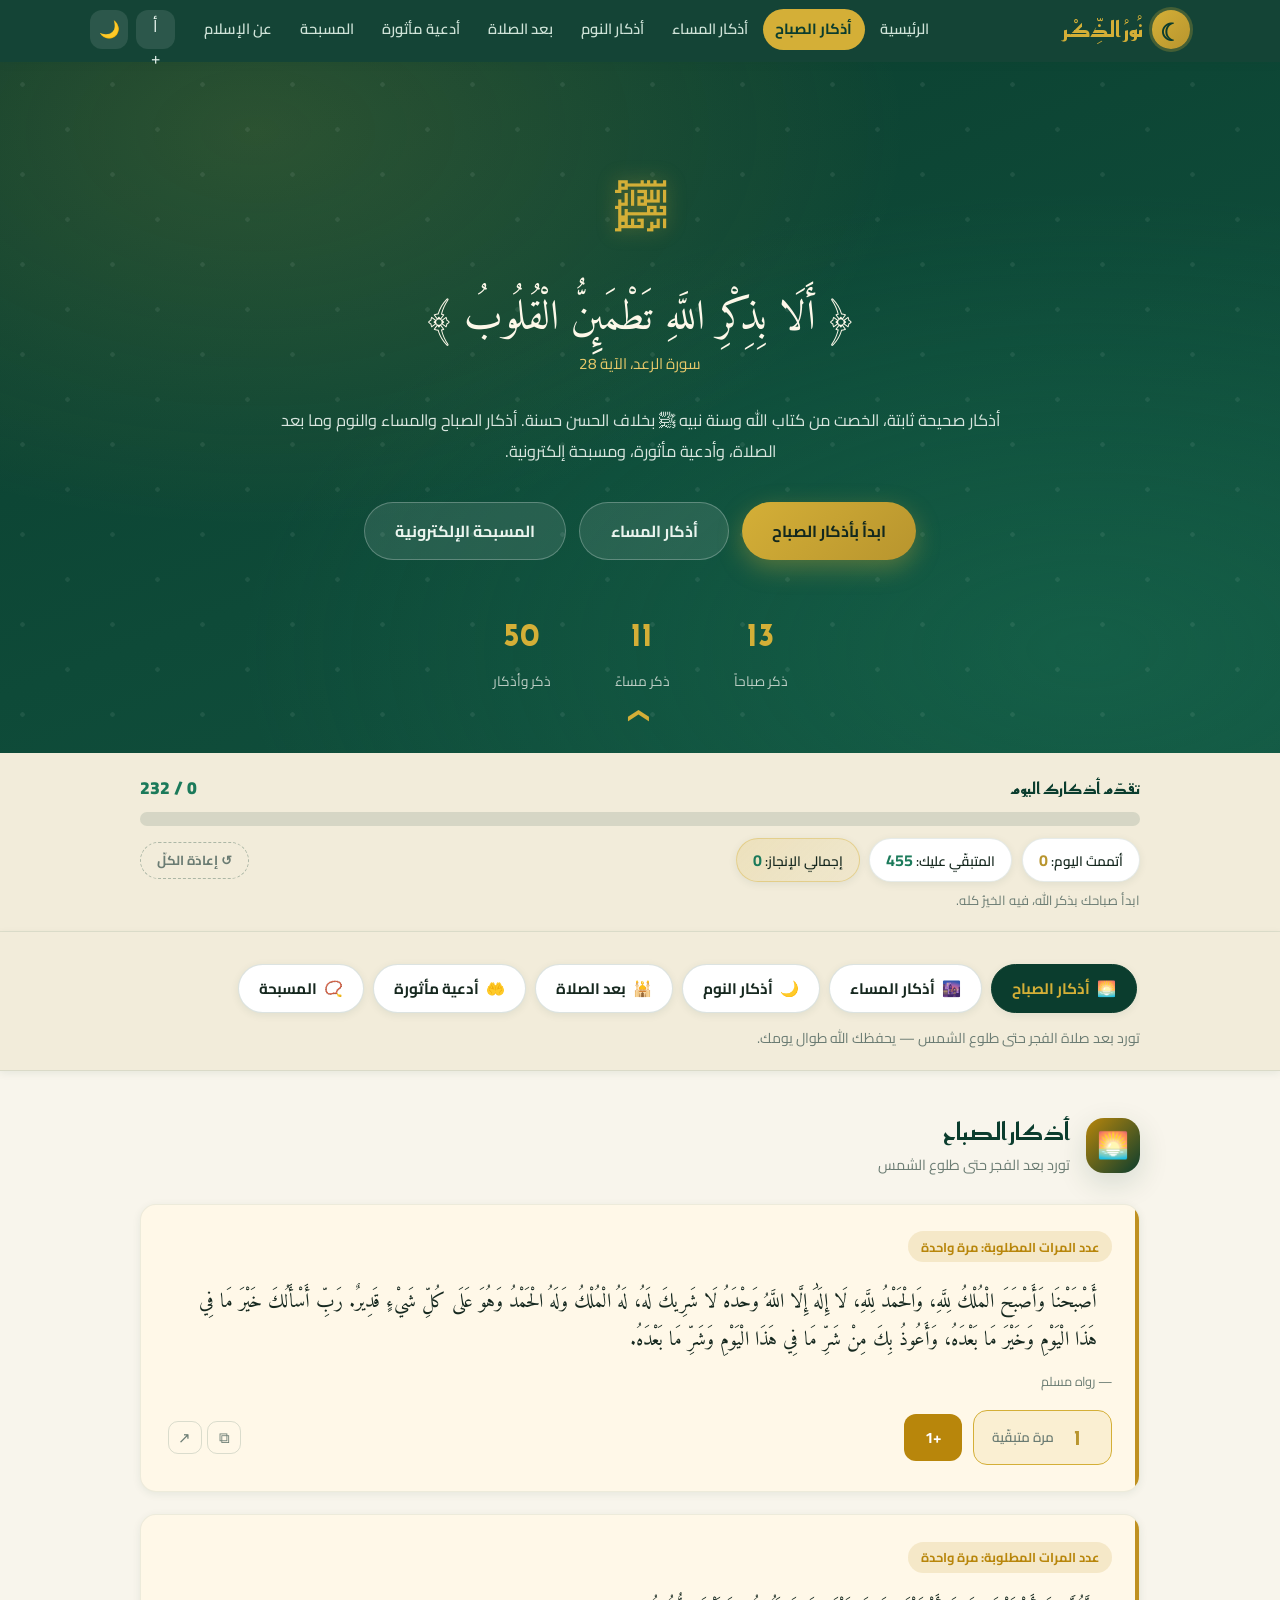
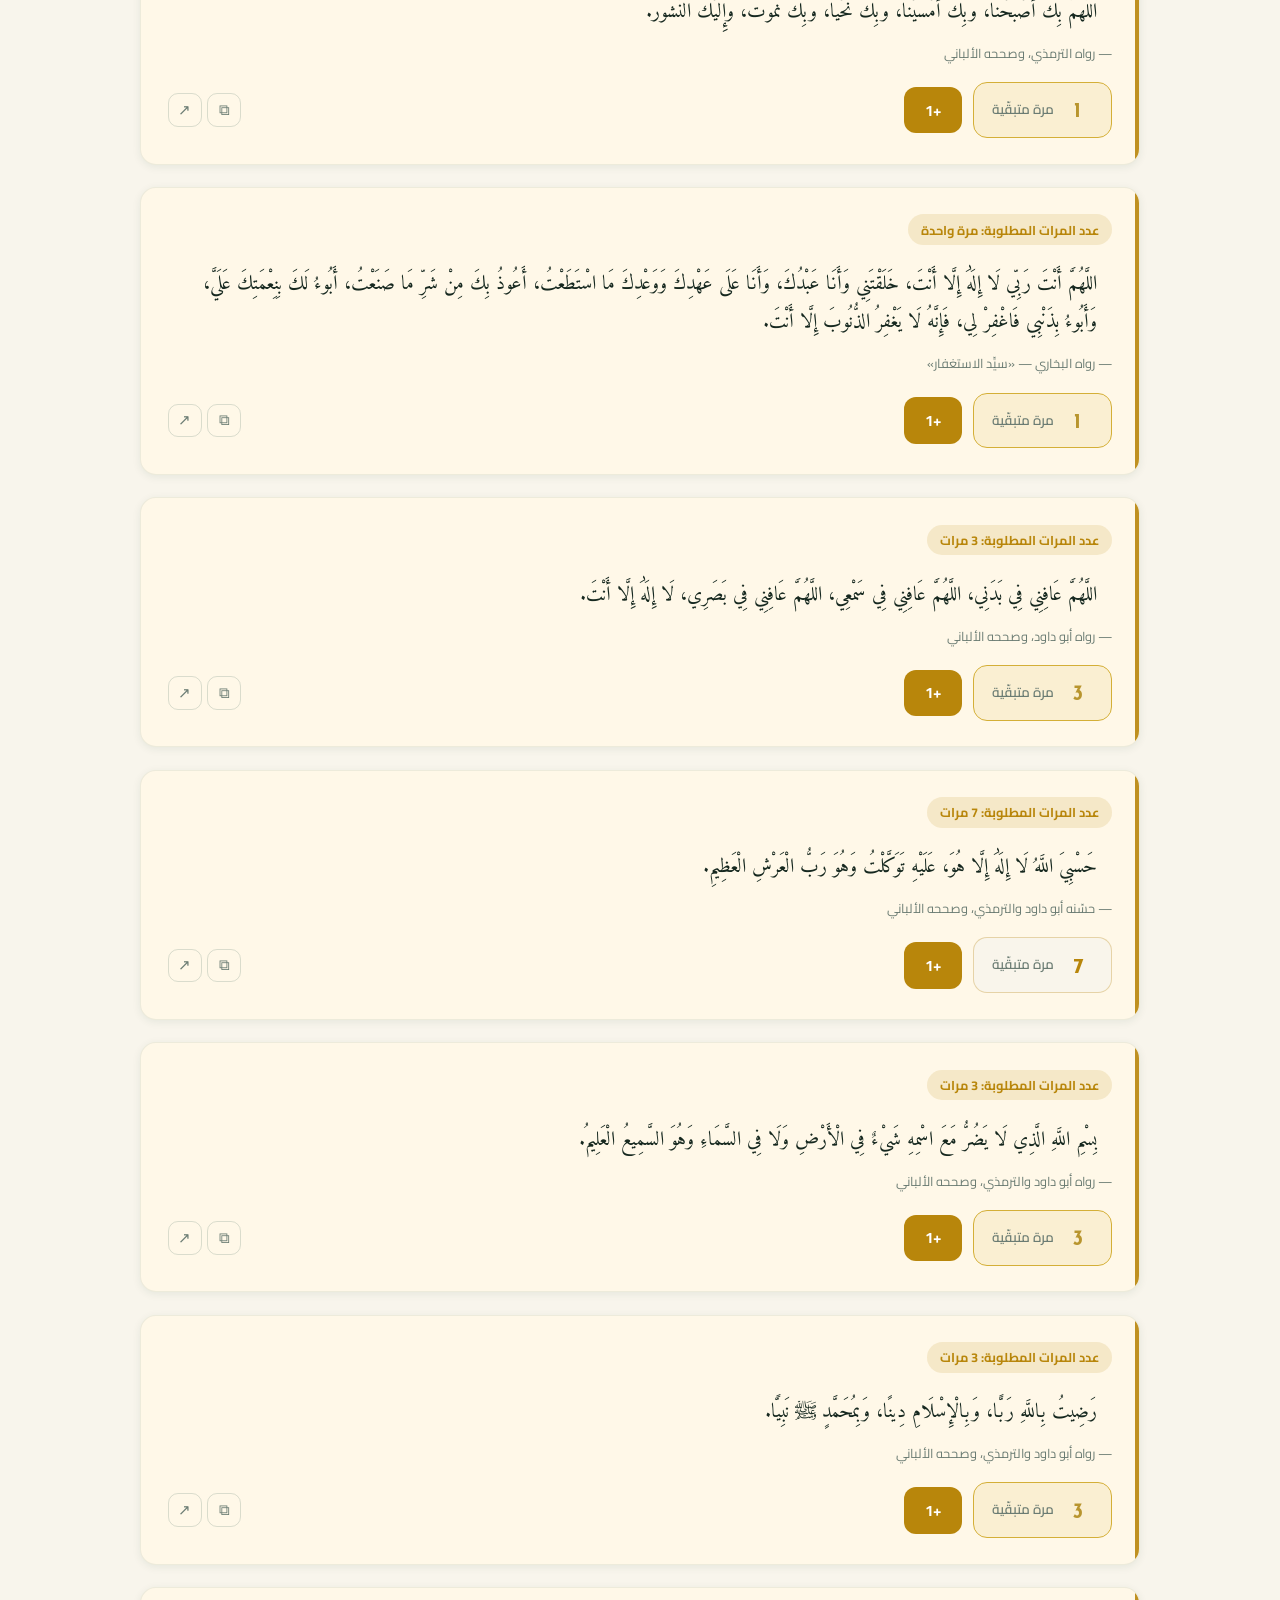
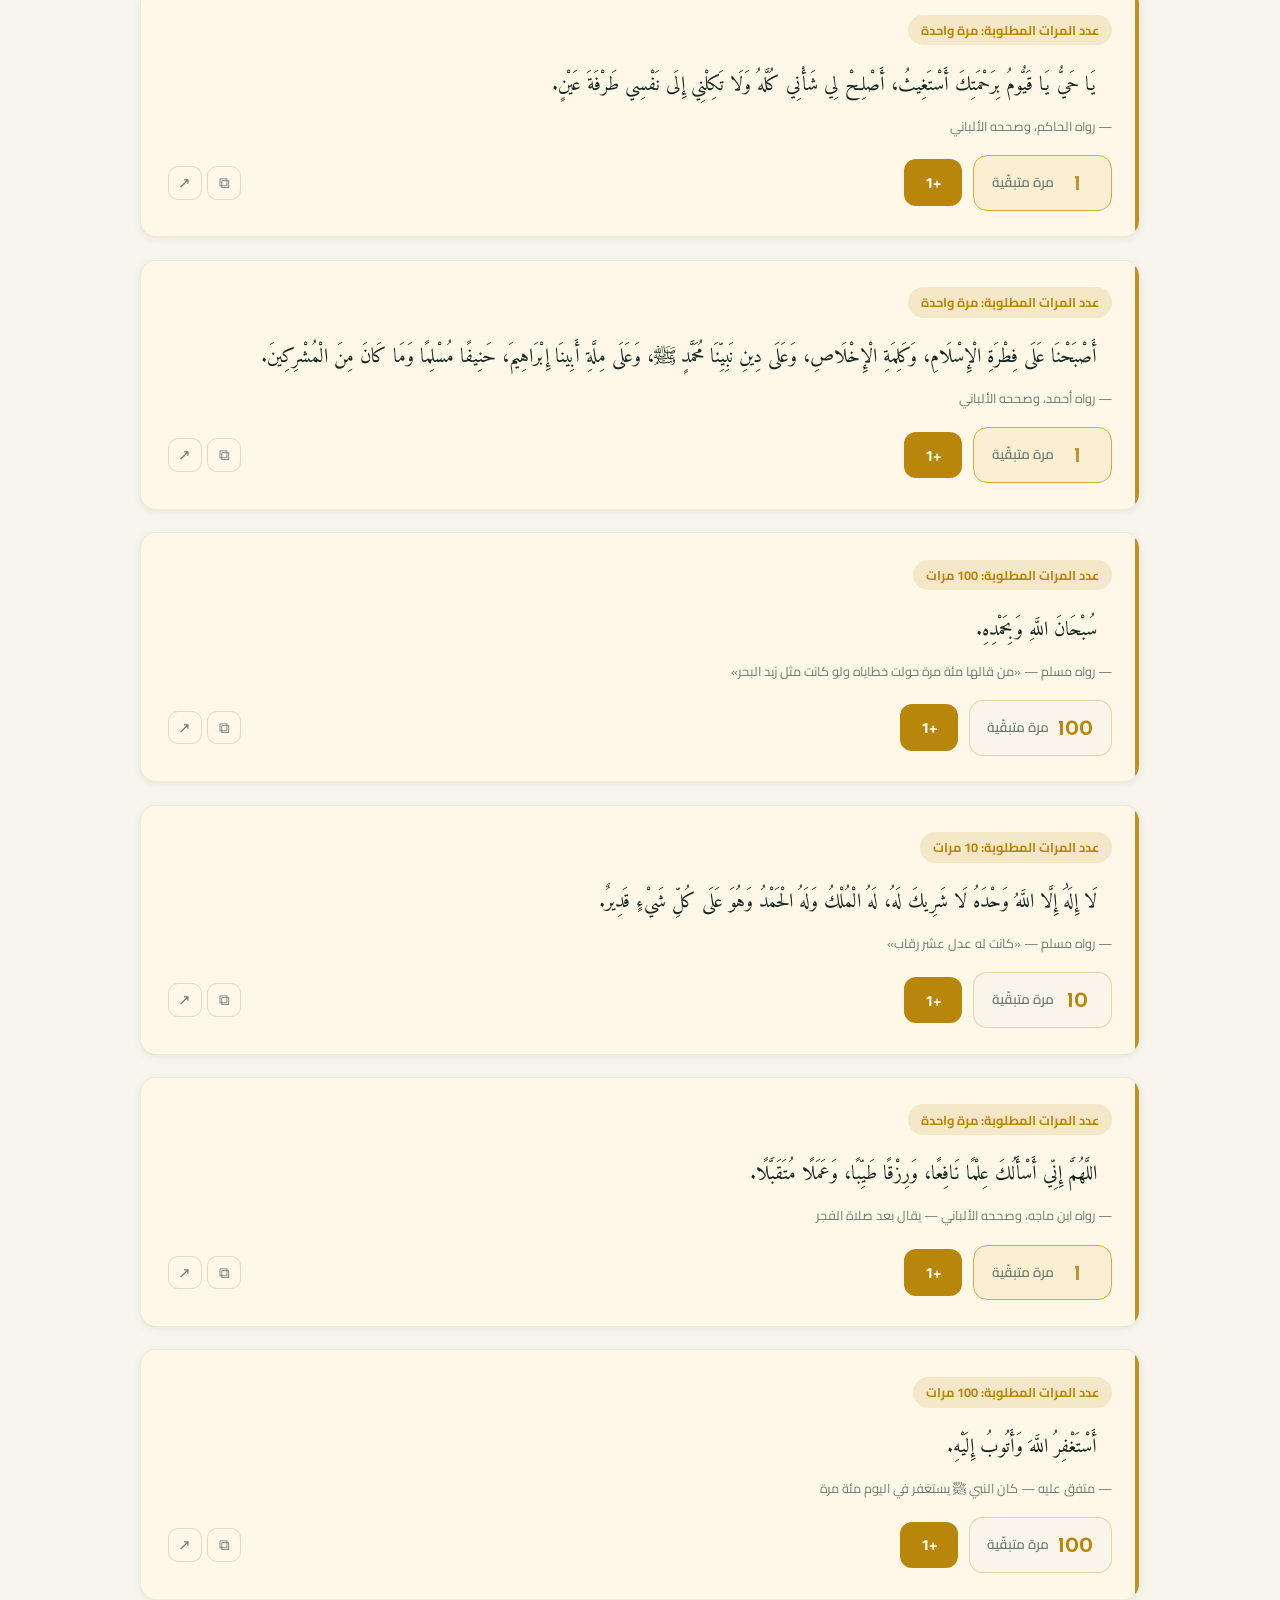
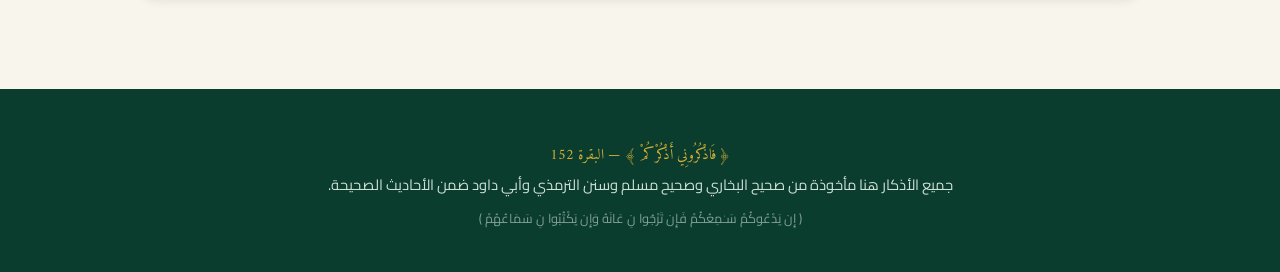
==== commit 35b41368: "v3: add sub-page about Islam & the Holy Quran (islam.html) + nav link + null-safe guards" ====
--- a/index.html
+++ b/index.html
@@ -59,6 +59,7 @@
       <a href="#prayer" class="nav-link">بعد الصلاة</a>
       <a href="#duas" class="nav-link">أدعية مأثورة</a>
       <a href="#tasbih" class="nav-link">المسبحة</a>
+      <a href="islam.html" class="nav-link">عن الإسلام</a>
     </nav>
     <div class="top-actions">
       <button id="fontBtn" class="icon-btn" title="حجم الخط" aria-label="حجم الخط">أ<span class="font-a">+</span></button>
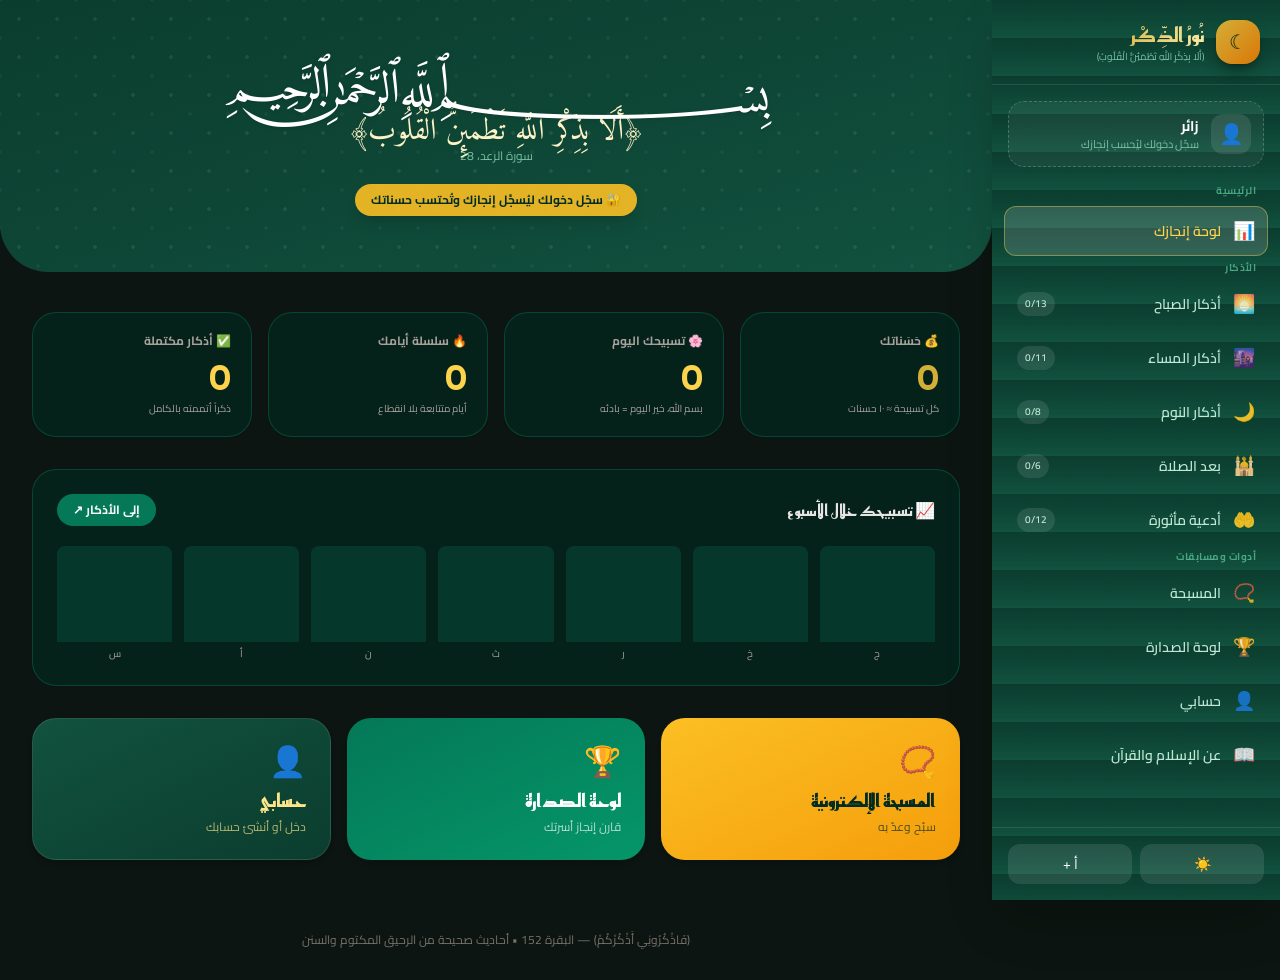
==== commit 1ef4bc00: "v4: Tailwind redesign - sidebar + animations + local user accounts + hasanat counter + local leaderb" ====
--- a/index.html
+++ b/index.html
@@ -1,247 +1,326 @@
 <!DOCTYPE html>
 <!--
-  ﴿ نُورُ الذِّكْر ﴾ — أذكار صحيحة وأدعية مأثورة
-  ─────────────────────────────────────────────────
-  سجل التغييرات (الأحدث أولاً):
-  • 2026-10-17 [v1] النسخة المرجعية المحفوظة في: _snapshots/v1_2026-10-17_20-41-16
-    - قسم الأذكار (صفحة واحدة لكل قسم عبر شريط تبويبات) بدل عرض كل الأقسام تحت بعضها
-    - لون ثيمة مختلف لكل نوع ذكر (الصباح ذهبي، المساء بنفسجي، النوم أزرق...) للبطاقات والحدود
-    - عدّاد متبقٍّ لكل ذكر، وزر [+1] بعد كل مرة، وتختفي بطاقة الذكر عند وصول العدّاد إلى الصفر
-    - عدّادات الإحصاء أعلى الصفحة (أتممتَ اليوم/المتبقّي عليك/إجمالي الإنجاز) وزر «إعادَة الكلّ»
-    - المسبحة الإلكترونية + أهداف 33/99/100 + مشجر الإنجاز
-    - وضع ليلي وحسّن حجم الخط متُحفظان تلقائياً + تصميم متجاوب للهاتف والحاسوب
-  ─────────────────────────────────────────────────
-  ❗قبل أي تعديل خطر: انسخ هذه النسخة عبر save-snapshot.ps1 (أو نسخ يدوي) إلى مجلد _snapshots
+  ﴿ نُورُ الذِّكْر ﴾ — v4 بإطار Tailwind
+  سجل التغييرات:
+  • 2026-11-02 [v4] إعادة تصميم كاملة: قائمة جانبية ثابتة (درج على الجوال)، حركات وانتقالات،
+    حسابات مستخدمين محلية localStorage (اسم مستخدم + كلمة سر)، عدّاد حسنات (+10 لكل تسبيحة)،
+    لوحة صدارة محلية على الجهاز، لوحة إنجاز بمخطط أسبوعي وسلسلة أيام.
+  • البيانات النصية للأذكار في azkar-data.js. إصدارات v1..v3 محفوظة في legacy.css و_snapshots.
 -->
-<html lang="ar" dir="rtl">
+<html lang="ar" dir="rtl" class="dark">
 <head>
 <meta charset="UTF-8" />
 <meta name="viewport" content="width=device-width, initial-scale=1.0" />
-<meta name="description" content="موقع الأذكار — أذكار الصباح والمساء والنوم وأدعية صحيحة مأثورة عن النبي ﷺ، مع مسبحة إلكترونية." />
 <meta name="theme-color" content="#0b3d2e" />
-<!--
-  سجل التغييرات التطبيقية:
-  • 2026-10-17 [v2] التحويل إلى تطبيق قابل للتثبيت + العمل دون اتصال (بدون Service Worker)
-    - أُضيف manifest.webmanifest (الاسم والاسم المختصر ورابط البدأ والوضع المستقل ولون السمة والخلفية)
-    - أيقونات: 192 و512 (any) + 512 قابلة للقص (maskable) للاندرويد + 180 (apple-touch) للآيفون
-    - الخطوط أصبحت محلية (fonts/fonts.css) بدل Google Fonts = الموقع يعمل كاملاً بلا إنترنت
-    - <link rel="manifest"> و <link rel="apple-touch-icon" sizes="180x180">
-    - لالتثبيت على الهاتف: ارفع مجلد الموقع لأي استضافة HTTPS (مثل GitHub Pages) ثم افتحه واختر «إضافة إلى الشاشة الرئيسية»، أو هو في وضع الملف المحلي يعمل دون اتصال أصلاً.
--->
-<title>نور الذكر — أذكار صحيحة وأدعية مأثورة</title>
-<!-- ملف تعريف التطبيق (PWA) -->
+<title>نُورُ الذِّكْر — لوحتك للأذكار</title>
 <link rel="manifest" href="manifest.webmanifest" />
-<!-- أيقونات التثبيت -->
-<link rel="icon" href="icons/icon-192.png" sizes="192x192" />
 <link rel="apple-touch-icon" sizes="180x180" href="icons/apple-touch-icon-180.png" />
 <meta name="mobile-web-app-capable" content="yes" />
 <meta name="apple-mobile-web-app-capable" content="yes" />
 <meta name="apple-mobile-web-app-status-bar-style" content="black-translucent" />
 <meta name="apple-mobile-web-app-title" content="نور الذكر" />
-<!-- الخطوط (محلية — تعمل دون اتصال) -->
 <link rel="stylesheet" href="fonts/fonts.css" />
 <link rel="stylesheet" href="styles.css" />
+<link rel="icon" href="icons/icon-192.png" sizes="192x192" />
+<script src="tailwind.js"></script>
+<script>
+  tailwind.config = {
+    darkMode: 'class',
+    theme: {
+      extend: {
+        fontFamily: { body: ['Cairo'], head: ['Reem Kufi'], quran: ['Amiri Quran'] },
+        colors: { brand: { DEFAULT: '#1b7a5a', dark: '#0b3d2e', mid: '#12523f', gold: '#d4af37', light: '#e8c96a' } },
+      },
+    },
+  };
+</script>
 </head>
-<body>
-
-<!-- شريط علوي -->
-<header class="topbar">
-  <div class="topbar-inner">
-    <a class="brand" href="#home">
-      <span class="brand-icon">☾</span>
-      <span class="brand-text">نُورُ الذِّكْر</span>
-    </a>
-    <nav class="main-nav" id="mainNav">
-      <a href="#home" class="nav-link active">الرئيسية</a>
-      <a href="#morning" class="nav-link">أذكار الصباح</a>
-      <a href="#evening" class="nav-link">أذكار المساء</a>
-      <a href="#sleep" class="nav-link">أذكار النوم</a>
-      <a href="#prayer" class="nav-link">بعد الصلاة</a>
-      <a href="#duas" class="nav-link">أدعية مأثورة</a>
-      <a href="#tasbih" class="nav-link">المسبحة</a>
-      <a href="islam.html" class="nav-link">عن الإسلام</a>
-    </nav>
-    <div class="top-actions">
-      <button id="fontBtn" class="icon-btn" title="حجم الخط" aria-label="حجم الخط">أ<span class="font-a">+</span></button>
-      <button id="themeBtn" class="icon-btn" title="الوضع الليلي" aria-label="الوضع الليلي">🌙</button>
-      <button id="menuBtn" class="icon-btn burger" title="القائمة" aria-label="القائمة">☰</button>
+
+<body class="font-body bg-stone-50 dark:bg-[#0c1511] text-stone-800 dark:text-stone-200 transition-colors">
+
+<!-- ============ القائمة الجانبية (يمين على الحاسوب، درج على الجوال) ============ -->
+<div id="sideBackdrop" class="hidden fixed inset-0 bg-black/50 backdrop-blur-sm z-[90] lg:hidden"></div>
+
+<aside id="sidebar" class="fixed inset-y-0 right-0 w-72 z-[100] translate-x-full lg:translate-x-0 transition-transform duration-300
+      bg-gradient-to-b from-brand-dark via-[#0e4636] to-brand-mid pattern-dots text-white shadow-2xl flex flex-col">
+
+  <!-- الشعار -->
+  <div class="p-5 border-b border-white/10 flex items-center gap-3">
+    <span class="w-11 h-11 rounded-2xl bg-gradient-to-br from-brand-gold to-amber-600 grid place-items-center text-xl text-emerald-950 shadow-lg shadow-black/30">☾</span>
+    <div>
+      <div class="font-head text-xl font-bold shimmer-gold">نُورُ الذِّكْر</div>
+      <div class="text-[10px] text-emerald-200/70">﴿أَلَا بِذِكْرِ اللَّهِ تَطْمَئِنُّ الْقُلُوبُ﴾</div>
     </div>
+    <button id="sideClose" class="lg:hidden ms-auto w-9 h-9 rounded-xl bg-white/10 hover:bg-white/20 transition-colors" aria-label="إغلاق القائمة">✕</button>
   </div>
-  <div class="progress-bar" id="scrollProgress"></div>
-</header>
-
-<!-- البطل -->
-<section class="hero" id="home">
-  <div class="hero-pattern" aria-hidden="true"></div>
-  <div class="hero-content">
-    <p class="hero-bismillah">﷽</p>
-    <h1 class="hero-title">﴿ أَلَا بِذِكْرِ اللَّهِ تَطْمَئِنُّ الْقُلُوبُ ﴾</h1>
-    <p class="hero-sub">سورة الرعد، الآية 28</p>
-    <p class="hero-desc">
-      أذكار صحيحة ثابتة، الخصت من كتاب الله وسنة نبيه ﷺ بخلاف الحسن حسنة.
-      أذكار الصباح والمساء والنوم وما بعد الصلاة، وأدعية مأثورة، ومسبحة إلكترونية.
-    </p>
-    <div class="hero-cta">
-      <a href="#morning" class="btn btn-gold">ابدأ بأذكار الصباح</a>
-      <a href="#evening" class="btn btn-ghost">أذكار المساء</a>
-      <a href="#tasbih" class="btn btn-ghost">المسبحة الإلكترونية</a>
-    </div>
-    <div class="hero-stats">
-      <div class="stat"><span class="num" id="statMorning">0</span><small>ذكر صباحاً</small></div>
-      <div class="stat"><span class="num" id="statEvening">0</span><small>ذكر مساءً</small></div>
-      <div class="stat"><span class="num" id="statTotal">0</span><small>ذكر وأذكار</small></div>
-    </div>
+
+  <!-- بطاقة المستخدم -->
+  <div id="userChip" class="px-4 pt-4"></div>
+
+  <!-- التنقل -->
+  <nav class="flex-1 overflow-y-auto px-3 py-4 space-y-1">
+    <p class="text-[10px] font-bold text-emerald-300/60 px-3 mb-2 tracking-wider">الرئيسية</p>
+    <a href="#" data-view="dashboard" class="side-link flex items-center gap-3 rounded-xl px-3 py-2.5 text-sm font-semibold text-emerald-100/90 hover:bg-white/10 transition-all duration-200 border border-transparent">
+      <span class="text-lg">📊</span> لوحة إنجازك
+    </a>
+
+    <p class="text-[10px] font-bold text-emerald-300/60 px-3 mt-4 mb-2 tracking-wider">الأذكار</p>
+    <a href="#" data-view="morning" class="side-link flex items-center gap-3 rounded-xl px-3 py-2.5 text-sm font-semibold text-emerald-100/90 hover:bg-white/10 transition-all duration-200 border border-transparent">
+      <span class="text-lg">🌅</span> أذكار الصباح <span id="countMorning" class="ms-auto text-[10px] bg-white/10 rounded-full px-2 py-0.5"></span>
+    </a>
+    <a href="#" data-view="evening" class="side-link flex items-center gap-3 rounded-xl px-3 py-2.5 text-sm font-semibold text-emerald-100/90 hover:bg-white/10 transition-all duration-200 border border-transparent">
+      <span class="text-lg">🌆</span> أذكار المساء <span id="countEvening" class="ms-auto text-[10px] bg-white/10 rounded-full px-2 py-0.5"></span>
+    </a>
+    <a href="#" data-view="sleep" class="side-link flex items-center gap-3 rounded-xl px-3 py-2.5 text-sm font-semibold text-emerald-100/90 hover:bg-white/10 transition-all duration-200 border border-transparent">
+      <span class="text-lg">🌙</span> أذكار النوم <span id="countSleep" class="ms-auto text-[10px] bg-white/10 rounded-full px-2 py-0.5"></span>
+    </a>
+    <a href="#" data-view="prayer" class="side-link flex items-center gap-3 rounded-xl px-3 py-2.5 text-sm font-semibold text-emerald-100/90 hover:bg-white/10 transition-all duration-200 border border-transparent">
+      <span class="text-lg">🕌</span> بعد الصلاة <span id="countPrayer" class="ms-auto text-[10px] bg-white/10 rounded-full px-2 py-0.5"></span>
+    </a>
+    <a href="#" data-view="duas" class="side-link flex items-center gap-3 rounded-xl px-3 py-2.5 text-sm font-semibold text-emerald-100/90 hover:bg-white/10 transition-all duration-200 border border-transparent">
+      <span class="text-lg">🤲</span> أدعية مأثورة <span id="countDuas" class="ms-auto text-[10px] bg-white/10 rounded-full px-2 py-0.5"></span>
+    </a>
+
+    <p class="text-[10px] font-bold text-emerald-300/60 px-3 mt-4 mb-2 tracking-wider">أدوات ومسابقات</p>
+    <a href="#" data-view="tasbih" class="side-link flex items-center gap-3 rounded-xl px-3 py-2.5 text-sm font-semibold text-emerald-100/90 hover:bg-white/10 transition-all duration-200 border border-transparent">
+      <span class="text-lg">📿</span> المسبحة
+    </a>
+    <a href="#" data-view="leaderboard" class="side-link flex items-center gap-3 rounded-xl px-3 py-2.5 text-sm font-semibold text-emerald-100/90 hover:bg-white/10 transition-all duration-200 border border-transparent">
+      <span class="text-lg">🏆</span> لوحة الصدارة
+    </a>
+    <a href="#" data-view="profile" class="side-link flex items-center gap-3 rounded-xl px-3 py-2.5 text-sm font-semibold text-emerald-100/90 hover:bg-white/10 transition-all duration-200 border border-transparent">
+      <span class="text-lg">👤</span> حسابي
+    </a>
+
+    <a href="islam.html" class="flex items-center gap-3 rounded-xl px-3 py-2.5 text-sm font-semibold text-emerald-100/90 hover:bg-white/10 transition-all duration-200 border border-transparent">
+      <span class="text-lg">📖</span> عن الإسلام والقرآن
+    </a>
+  </nav>
+
+  <!-- أدوات أسفل القائمة -->
+  <div class="p-4 border-t border-white/10 flex items-center gap-2">
+    <button id="themeBtn" class="flex-1 rounded-xl bg-white/10 hover:bg-white/20 py-2.5 text-sm transition-colors" aria-label="الوضع الليلي">🌙</button>
+    <button id="fontBtn" class="flex-1 rounded-xl bg-white/10 hover:bg-white/20 py-2.5 text-sm transition-colors" aria-label="حجم الخط">أ +</button>
   </div>
-  <div class="hero-arrow" aria-hidden="true">❯</div>
-</section>
-
-<!-- شريط تقدم اليوم -->
-<div class="day-progress-wrap" id="dayProgressWrap">
-  <div class="container">
-    <div class="day-progress">
-      <div class="dp-info">
-        <span class="dp-label">تقدّم أذكارك اليوم</span>
-        <span class="dp-value" id="dpValue">0٪</span>
-      </div>
-      <div class="dp-track"><div class="dp-fill" id="dpFill"></div></div>
-      <div class="dp-stats">
-        <span class="stat-chip done-chip">أتممتَ اليوم: <b id="chipDone">0</b></span>
-        <span class="stat-chip">المتبقّي عليك: <b id="chipLeft">0</b></span>
-        <span class="stat-chip gold-chip">إجمالي الإنجاز: <b id="chipTotal">0</b></span>
-        <button class="reset-btn" id="resetAllBtn" title="إظهار كل الأذكار من جديد">↺ إعادَة الكلّ</button>
-      </div>
-      <p class="dp-hint" id="dpHint">ابدأ يومك بذكر الله، فهو أشرف السّاعات.</p>
-    </div>
-  </div>
+</aside>
+
+<!-- ============ المحتوى ============ -->
+<div class="lg:mr-72 min-h-screen flex flex-col">
+
+  <!-- شريط الجوال -->
+  <header class="lg:hidden fixed top-0 inset-x-0 z-[80] bg-brand-dark/95 dark:bg-[#0a120e]/95 backdrop-blur text-white px-4 py-3 flex items-center gap-3 shadow-lg">
+    <button id="menuBtn" class="w-10 h-10 rounded-xl bg-white/10 hover:bg-white/20 transition-colors text-lg" aria-label="القائمة">☰</button>
+    <div class="font-head font-bold text-lg text-brand-gold">نُورُ الذِّكْر</div>
+    <span id="pageTitle" class="ms-auto text-xs text-emerald-200/80"></span>
+  </header>
+
+  <main class="flex-1 pt-16 lg:pt-0 pb-10 px-4 sm:px-8">
+
+    <!-- ====== لوحة إنجازك ====== -->
+    <section class="view-sec hidden" id="view-dashboard">
+      <!-- هيرو -->
+      <div class="arch-mask relative overflow-hidden bg-gradient-to-br from-brand-dark via-[#0e4636] to-brand-mid text-white rounded-b-[48px] -mx-4 sm:-mx-8 px-6 sm:px-12 pt-12 pb-14 mb-8">
+        <div class="absolute inset-0 pattern-dots opacity-60"></div>
+        <div class="relative max-w-3xl mx-auto text-center">
+          <p class="font-quran text-4xl sm:text-5xl mb-2 drop-shadow">﷽</p>
+          <h1 class="font-quran text-2xl sm:text-3xl text-amber-100 leading-relaxed">﴿أَلَا بِذِكْرِ اللَّهِ تَطْمَئِنُّ الْقُلُوبُ﴾</h1>
+          <p class="text-xs text-emerald-200/70 mt-2">سورة الرعد، 28</p>
+          <div id="dashUserHint" class="mt-5 inline-flex items-center gap-2 rounded-full bg-amber-400/90 text-emerald-950 text-xs font-bold px-4 py-2 shadow-lg hover:-translate-y-0.5 transition-transform cursor-pointer" onclick="openView('profile')">
+            🔐 سجّل دخولك ليُسجَّل إنجازك وتُحتسب حسناتك
+          </div>
+        </div>
+      </div>
+
+      <!-- بطاقات الأرقام -->
+      <div class="grid grid-cols-2 lg:grid-cols-4 gap-4 max-w-6xl mx-auto mt-10">
+        <div class="card-in rounded-3xl bg-white dark:bg-emerald-950/60 border border-emerald-100 dark:border-emerald-800/60 shadow-sm p-5 hover:shadow-md hover:-translate-y-1 transition-all">
+          <div class="flex items-center gap-2 text-xs font-bold text-stone-500 dark:text-stone-400 mb-2">💰 حَسَناتك</div>
+          <div id="dashHan" class="font-head text-4xl font-bold text-amber-500 dark:text-brand-gold">0</div>
+          <div class="text-[10px] text-stone-400 mt-1">كل تسبيحة ≈ ١٠ حسنات</div>
+        </div>
+        <div class="card-in rounded-3xl bg-white dark:bg-emerald-950/60 border border-emerald-100 dark:border-emerald-800/60 shadow-sm p-5 hover:shadow-md hover:-translate-y-1 transition-all" style="animation-delay:.08s">
+          <div class="flex items-center gap-2 text-xs font-bold text-stone-500 dark:text-stone-400 mb-2">🌸 تسبيحك اليوم</div>
+          <div id="dashToday" class="font-head text-4xl font-bold text-emerald-600 dark:text-amber-300">0</div>
+          <div class="text-[10px] text-stone-400 mt-1">بسم الله، خير اليوم = بادئه</div>
+        </div>
+        <div class="card-in rounded-3xl bg-white dark:bg-emerald-950/60 border border-emerald-100 dark:border-emerald-800/60 shadow-sm p-5 hover:shadow-md hover:-translate-y-1 transition-all" style="animation-delay:.16s">
+          <div class="flex items-center gap-2 text-xs font-bold text-stone-500 dark:text-stone-400 mb-2">🔥 سلسلة أيامك</div>
+          <div id="dashStreak" class="font-head text-4xl font-bold text-emerald-600 dark:text-amber-300">0</div>
+          <div class="text-[10px] text-stone-400 mt-1">أيام متتابعة بلا انقطاع</div>
+        </div>
+        <div class="card-in rounded-3xl bg-white dark:bg-emerald-950/60 border border-emerald-100 dark:border-emerald-800/60 shadow-sm p-5 hover:shadow-md hover:-translate-y-1 transition-all" style="animation-delay:.24s">
+          <div class="flex items-center gap-2 text-xs font-bold text-stone-500 dark:text-stone-400 mb-2">✅ أذكار مكتملة</div>
+          <div id="dashDone" class="font-head text-4xl font-bold text-emerald-600 dark:text-amber-300">0</div>
+          <div class="text-[10px] text-stone-400 mt-1">ذكراً أتممته بالكامل</div>
+        </div>
+      </div>
+
+      <!-- مخطط الأسبوع -->
+      <div class="max-w-6xl mx-auto mt-8 rounded-3xl bg-white dark:bg-emerald-950/60 border border-emerald-100 dark:border-emerald-800/60 shadow-sm p-6">
+        <div class="flex items-center justify-between mb-5">
+          <h3 class="font-head font-bold">📈 تسبيحك خلال الأسبوع</h3>
+          <button class="js-goto rounded-full bg-emerald-700 hover:bg-emerald-600 text-white text-xs font-bold px-4 py-2 transition-colors" data-view="morning">إلى الأذكار ↗</button>
+        </div>
+        <div id="weekBars" class="flex gap-3 items-end"></div>
+      </div>
+
+      <!-- روابط سريعة -->
+      <div class="max-w-6xl mx-auto mt-8 grid sm:grid-cols-3 gap-4">
+        <button class="js-goto group text-right rounded-3xl bg-gradient-to-br from-amber-400 to-amber-500 text-emerald-950 p-6 shadow-md hover:shadow-xl hover:-translate-y-1 transition-all" data-view="tasbih">
+          <div class="text-3xl mb-2 group-hover:rotate-12 transition-transform duration-300">📿</div>
+          <div class="font-head font-bold text-lg">المسبحة الإلكترونية</div>
+          <div class="text-xs opacity-70 mt-1">سبّح وعدّ به</div>
+        </button>
+        <button class="js-goto group text-right rounded-3xl bg-gradient-to-br from-emerald-700 to-emerald-600 text-white p-6 shadow-md hover:shadow-xl hover:-translate-y-1 transition-all" data-view="leaderboard">
+          <div class="text-3xl mb-2 group-hover:-translate-y-1 transition-transform duration-300">🏆</div>
+          <div class="font-head font-bold text-lg">لوحة الصدارة</div>
+          <div class="text-xs opacity-70 mt-1">قارن إنجاز أسرتك</div>
+        </button>
+        <button class="js-goto group text-right rounded-3xl bg-gradient-to-br from-brand-mid to-brand-dark text-amber-200 p-6 shadow-md hover:shadow-xl hover:-translate-y-1 transition-all border border-white/10" data-view="profile">
+          <div class="text-3xl mb-2 group-hover:scale-110 transition-transform duration-300">👤</div>
+          <div class="font-head font-bold text-lg">حسابي</div>
+          <div class="text-xs opacity-70 mt-1">دخل أو أنشئ حسابك</div>
+        </button>
+      </div>
+    </section>
+
+    <!-- ====== الأقسام ====== -->
+    <section class="view-sec hidden" id="view-morning">
+      <header class="flex items-center gap-4 mb-6 mt-8 max-w-4xl mx-auto">
+        <div class="w-14 h-14 rounded-2xl bg-gradient-to-br from-amber-400 to-amber-600 grid place-items-center text-2xl shadow-lg shadow-amber-500/20 shrink-0">🌅</div>
+        <div class="flex-1">
+          <h2 class="font-head text-2xl font-bold text-emerald-900 dark:text-brand-gold">أذكار الصباح</h2>
+          <p class="text-xs text-stone-500 dark:text-stone-400">تورد بعد الفجر حتى طلوع الشمس</p>
+        </div>
+      </header>
+      <div class="cards grid gap-4 max-w-4xl mx-auto" id="cardsMorning"></div>
+    </section>
+
+    <section class="view-sec hidden" id="view-evening">
+      <header class="flex items-center gap-4 mb-6 mt-8 max-w-4xl mx-auto">
+        <div class="w-14 h-14 rounded-2xl bg-gradient-to-br from-indigo-400 to-indigo-700 grid place-items-center text-2xl shadow-lg shadow-indigo-500/20 shrink-0">🌆</div>
+        <div class="flex-1">
+          <h2 class="font-head text-2xl font-bold text-emerald-900 dark:text-brand-gold">أذكار المساء</h2>
+          <p class="text-xs text-stone-500 dark:text-stone-400">تورد بعد العصر حتى غروب الشمس</p>
+        </div>
+      </header>
+      <div class="cards grid gap-4 max-w-4xl mx-auto" id="cardsEvening"></div>
+    </section>
+
+    <section class="view-sec hidden" id="view-sleep">
+      <header class="flex items-center gap-4 mb-6 mt-8 max-w-4xl mx-auto">
+        <div class="w-14 h-14 rounded-2xl bg-gradient-to-br from-sky-500 to-blue-800 grid place-items-center text-2xl shadow-lg shadow-sky-500/20 shrink-0">🌙</div>
+        <div class="flex-1">
+          <h2 class="font-head text-2xl font-bold text-emerald-900 dark:text-brand-gold">أذكار النوم</h2>
+          <p class="text-xs text-stone-500 dark:text-stone-400">ما يقال أنتَ إلى فراشك</p>
+        </div>
+      </header>
+      <div class="cards grid gap-4 max-w-4xl mx-auto" id="cardsSleep"></div>
+    </section>
+
+    <section class="view-sec hidden" id="view-prayer">
+      <header class="flex items-center gap-4 mb-6 mt-8 max-w-4xl mx-auto">
+        <div class="w-14 h-14 rounded-2xl bg-gradient-to-br from-emerald-500 to-emerald-800 grid place-items-center text-2xl shadow-lg shadow-emerald-500/20 shrink-0">🕌</div>
+        <div class="flex-1">
+          <h2 class="font-head text-2xl font-bold text-emerald-900 dark:text-brand-gold">الذكر بعد الصلاة</h2>
+          <p class="text-xs text-stone-500 dark:text-stone-400">التسبيح بعد كل صلاة مكتوبة</p>
+        </div>
+      </header>
+      <div class="cards grid gap-4 max-w-4xl mx-auto" id="cardsPrayer"></div>
+    </section>
+
+    <section class="view-sec hidden" id="view-duas">
+      <header class="flex items-center gap-4 mb-6 mt-8 max-w-4xl mx-auto">
+        <div class="w-14 h-14 rounded-2xl bg-gradient-to-br from-teal-400 to-teal-700 grid place-items-center text-2xl shadow-lg shadow-teal-500/20 shrink-0">🤲</div>
+        <div class="flex-1">
+          <h2 class="font-head text-2xl font-bold text-emerald-900 dark:text-brand-gold">أدعية مأثورة</h2>
+          <p class="text-xs text-stone-500 dark:text-stone-400">من الصحيحين والسنن</p>
+        </div>
+      </header>
+      <div class="cards grid gap-4 max-w-4xl mx-auto" id="cardsDuas"></div>
+    </section>
+
+    <!-- ====== المسبحة ====== -->
+    <section class="view-sec hidden" id="view-tasbih">
+      <header class="text-center mt-10 mb-6">
+        <div class="text-4xl mb-2 ring-pulse inline-block">📿</div>
+        <h2 class="font-head text-2xl font-bold text-emerald-900 dark:text-brand-gold">المسبحة الإلكترونية</h2>
+        <p class="text-xs text-stone-500 dark:text-stone-400">اضغط الدائرة بعد كل تسبيحة</p>
+      </header>
+
+      <div class="max-w-md mx-auto rounded-3xl bg-white dark:bg-emerald-950/60 border border-emerald-100 dark:border-emerald-800/60 shadow-md p-6">
+        <div id="phraseRow" class="flex gap-2 flex-wrap justify-center mb-4"></div>
+        <p id="tasbihPhrase" class="font-quran text-2xl text-center text-emerald-900 dark:text-brand-gold mb-5 min-h-[2.4rem]"></p>
+
+        <button id="tasbihBtn" class="relative mx-auto grid place-items-center rounded-full transition-transform active:scale-95 tap-highlight" aria-label="اضغط للتسبيح">
+          <svg class="tasbih-svg" width="190" height="190" viewBox="0 0 120 120">
+            <defs><linearGradient id="goldGrad" x1="0" y1="0" x2="1" y2="1">
+              <stop offset="0%" stop-color="#d4af37"/><stop offset="100%" stop-color="#1b7a5a"/>
+            </linearGradient></defs>
+            <circle class="tasbih-track" cx="60" cy="60" r="54"/>
+            <circle class="tasbih-prog" id="tasbihRing" cx="60" cy="60" r="54"/>
+          </svg>
+          <span class="absolute inset-0 m-auto w-[78%] h-[78%] rounded-full bg-gradient-to-br from-emerald-800 to-brand-dark shadow-inner grid place-items-center font-head text-5xl font-bold text-brand-gold" id="tasbihCount">0</span>
+        </button>
+
+        <div class="flex items-center justify-center gap-2 mt-5 flex-wrap" id="targetRow">
+          <span class="text-xs font-bold text-stone-500">الهدف:</span>
+          <button class="target-chip rounded-xl bg-emerald-50 dark:bg-emerald-900/40 border border-emerald-200 dark:border-emerald-800 px-4 py-1.5 font-bold text-sm hover:border-emerald-400 transition-colors" data-target="33">33</button>
+          <button class="target-chip rounded-xl bg-emerald-50 dark:bg-emerald-900/40 border border-emerald-200 dark:border-emerald-800 px-4 py-1.5 font-bold text-sm hover:border-emerald-400 transition-colors" data-target="99">99</button>
+          <button class="target-chip rounded-xl bg-emerald-50 dark:bg-emerald-900/40 border border-emerald-200 dark:border-emerald-800 px-4 py-1.5 font-bold text-sm hover:border-emerald-400 transition-colors" data-target="100">100</button>
+          <button class="target-chip rounded-xl bg-emerald-50 dark:bg-emerald-900/40 border border-emerald-200 dark:border-emerald-800 px-4 py-1.5 font-bold text-sm hover:border-emerald-400 transition-colors" data-target="0">بحسبِ</button>
+        </div>
+
+        <div class="flex items-center justify-center gap-3 mt-5 pb-1">
+          <button id="tasbihReset" class="text-xs font-bold text-stone-500 hover:text-rose-500 transition-colors rounded-full border border-dashed border-stone-300 dark:border-emerald-800 px-4 py-1.5">↺ تصفير</button>
+          <span class="text-xs text-stone-500 dark:text-stone-400">الدورات: <b id="tasbihRounds" class="text-emerald-600 dark:text-amber-300">0</b></span>
+        </div>
+      </div>
+    </section>
+
+    <!-- ====== لوحة الصدارة ====== -->
+    <section class="view-sec hidden" id="view-leaderboard">
+      <header class="text-center mt-10 mb-6">
+        <div class="text-4xl mb-2 inline-block">🏆</div>
+        <h2 class="font-head text-2xl font-bold text-emerald-900 dark:text-brand-gold">لوحة الصدارة</h2>
+        <p class="text-xs text-stone-500 dark:text-stone-400 max-w-md mx-auto">ترتيب حساباتك المحلية على هذا الجهاز حسب الحسنات — كل فرد من الأسرة أنشئ له حساباً من «حسابي» ثم قارنوا 🌟</p>
+      </header>
+      <div class="max-w-2xl mx-auto rounded-3xl bg-white dark:bg-emerald-950/60 border border-emerald-100 dark:border-emerald-800/60 shadow-sm overflow-hidden">
+        <table class="w-full text-right">
+          <thead class="bg-emerald-800 dark:bg-emerald-900/80 text-emerald-100 text-xs">
+            <tr>
+              <th class="py-3 px-4 font-bold">#</th>
+              <th class="py-3 px-4 font-bold">الاسم</th>
+              <th class="py-3 px-4 font-bold">💰 الحسنات</th>
+              <th class="py-3 px-4 font-bold">تسبيحات</th>
+              <th class="py-3 px-4 font-bold">سلسلة</th>
+            </tr>
+          </thead>
+          <tbody id="boardBody"></tbody>
+        </table>
+      </div>
+    </section>
+
+    <!-- ====== حسابي ====== -->
+    <section class="view-sec hidden" id="view-profile">
+      <header class="text-center mt-10 mb-6">
+        <div class="text-4xl mb-2 inline-block">🔐</div>
+        <h2 class="font-head text-2xl font-bold text-emerald-900 dark:text-brand-gold">حسابي</h2>
+        <p class="text-xs text-stone-500 dark:text-stone-400">قاعدة بيانات محلية على جهازك (localStorage)</p>
+      </header>
+      <div id="profileBody"></div>
+    </section>
+
+  </main>
+
+  <footer class="py-8 text-center text-xs text-stone-400 dark:text-stone-500">
+    ﴿فَاذْكُرُونِي أَذْكُرْكُمْ﴾ — البقرة 152 • أحاديث صحيحة من الرحيق المكتوم والسنن
+  </footer>
 </div>
 
-<!-- شريط اختيار القسم -->
-<div class="cat-wrap" id="catTop">
-  <div class="container">
-    <nav class="cat-tabs" id="catTabs" aria-label="اختيار قسم الأذكار">
-      <button class="cat-tab active" data-target="morning"><span>🌅</span> أذكار الصباح</button>
-      <button class="cat-tab" data-target="evening"><span>🌆</span> أذكار المساء</button>
-      <button class="cat-tab" data-target="sleep"><span>🌙</span> أذكار النوم</button>
-      <button class="cat-tab" data-target="prayer"><span>🕌</span> بعد الصلاة</button>
-      <button class="cat-tab" data-target="duas"><span>🤲</span> أدعية مأثورة</button>
-      <button class="cat-tab" data-target="tasbih"><span>📿</span> المسبحة</button>
-    </nav>
-    <p class="cat-desc" id="catDesc"></p>
-  </div>
-</div>
-
-<main class="container">
-
-  <!-- أقسام الأذكار (يظهر قسماً واحداً حسب الاختيار) -->
-  <section class="zikr-section active" id="morning" data-section="morning">
-    <header class="section-head">
-      <div class="section-icon">🌅</div>
-      <div>
-        <h2>أذكار الصباح</h2>
-        <p>تورد بعد الفجر حتى طلوع الشمس</p>
-      </div>
-    </header>
-    <div class="cards" id="cardsMorning"></div>
-  </section>
-
-  <section class="zikr-section" id="evening" data-section="evening">
-    <header class="section-head">
-      <div class="section-icon">🌆</div>
-      <div>
-        <h2>أذكار المساء</h2>
-        <p>تورد بعد العصر حتى غروب الشمس</p>
-      </div>
-    </header>
-    <div class="cards" id="cardsEvening"></div>
-  </section>
-
-  <section class="zikr-section" id="sleep" data-section="sleep">
-    <header class="section-head">
-      <div class="section-icon">🌙</div>
-      <div>
-        <h2>أذكار النوم</h2>
-        <p>ما يقال عند الاستغفار على الفراش</p>
-      </div>
-    </header>
-    <div class="cards" id="cardsSleep"></div>
-  </section>
-
-  <section class="zikr-section" id="prayer" data-section="prayer">
-    <header class="section-head">
-      <div class="section-icon">🕌</div>
-      <div>
-        <h2>الذكر بعد الصلاة</h2>
-        <p>التسبيح بعد كل صلاة مكتوبة</p>
-      </div>
-    </header>
-    <div class="cards" id="cardsPrayer"></div>
-  </section>
-
-  <section class="zikr-section" id="duas" data-section="duas">
-    <header class="section-head">
-      <div class="section-icon">🤲</div>
-      <div>
-        <h2>أدعية مأثورة</h2>
-        <p>أدعية ثابتة في السنة الصحيحة</p>
-      </div>
-    </header>
-    <div class="cards" id="cardsDuas"></div>
-  </section>
-
-  <!-- المسبحة -->
-  <section class="zikr-section" id="tasbih" data-section="tasbih">
-    <header class="section-head">
-      <div class="section-icon">📿</div>
-      <div>
-        <h2>المسبحة الإلكترونية</h2>
-        <p>اضغط الدائرة للتسبيح، وتُحفظ حسباتك تلقائياً</p>
-      </div>
-    </header>
-
-    <div class="tasbih-card">
-      <div class="tasbih-phrase-row">
-        <button class="phrase-chip" data-phrase="سُبْحَانَ اللَّهِ">سُبْحَانَ اللَّهِ</button>
-        <button class="phrase-chip" data-phrase="الْحَمْدُ لِلَّهِ">الْحَمْدُ لِلَّهِ</button>
-        <button class="phrase-chip" data-phrase="لَا إِلَٰهَ إِلَّا اللَّهُ">لَا إِلَٰهَ إِلَّا اللَّهُ</button>
-        <button class="phrase-chip" data-phrase="اللَّهُ أَكْبَرُ">اللَّهُ أَكْبَرُ</button>
-        <button class="phrase-chip" data-phrase="أَسْتَغْفِرُ اللَّهَ">أَسْتَغْفِرُ اللَّهَ</button>
-        <button class="phrase-chip" data-phrase="لَا حَوْلَ وَلَا قُوَّةَ إِلَّا بِاللَّهِ">لَا حَوْلَ وَلَا قُوَّةَ إِلَّا بِاللَّهِ</button>
-      </div>
-      <p class="tasbih-phrase" id="tasbihPhrase">سُبْحَانَ اللَّهِ</p>
-
-      <button class="tasbih-circle" id="tasbihBtn" aria-label="اضغط للتسبيح">
-        <svg viewBox="0 0 120 120" aria-hidden="true">
-          <circle class="track" cx="60" cy="60" r="54" />
-          <circle class="fill" id="tasbihRing" cx="60" cy="60" r="54" />
-        </svg>
-        <span class="tasbih-count" id="tasbihCount">0</span>
-      </button>
-
-      <div class="tasbih-target-row">
-        <span class="t-label">الهدف:</span>
-        <button class="target-chip" data-target="33">33</button>
-        <button class="target-chip" data-target="99">99</button>
-        <button class="target-chip" data-target="100">100</button>
-        <button class="target-chip" data-target="0">بحسب</button>
-      </div>
-
-      <div class="tasbih-actions">
-        <button id="tasbihReset" class="btn btn-ghost small">تصفير العدّاد</button>
-        <span class="tasbih-rounds">الدورات المكتملة: <b id="tasbihRounds">0</b></span>
-      </div>
-    </div>
-  </section>
-
-</main>
-
-<footer class="footer">
-  <p class="footer-duq">﴿ فَاذْكُرُونِي أَذْكُرْكُمْ ﴾ — البقرة 152</p>
-  <p>جميع الأذكار هنا مأخوذة من صحيح البخاري وصحيح مسلم وسنن الترمذي وأبي داود ضمن الأحاديث الصحيحة.</p>
-  <p class="footer-note">﴿ إِن يَدْعُوكُمْ سَـٰمِعُكُمْ فَإِن تَرْجُوا نِ عَانَهُ وَإِن يَكْتُبُوا نِ سَمَاعُهُمْ ﴾</p>
-</footer>
-
 <button id="toTop" class="to-top" aria-label="العودة للأعلى">❯</button>
 
+<script src="azkar-data.js"></script>
 <script src="app.js"></script>
 </body>
 </html>
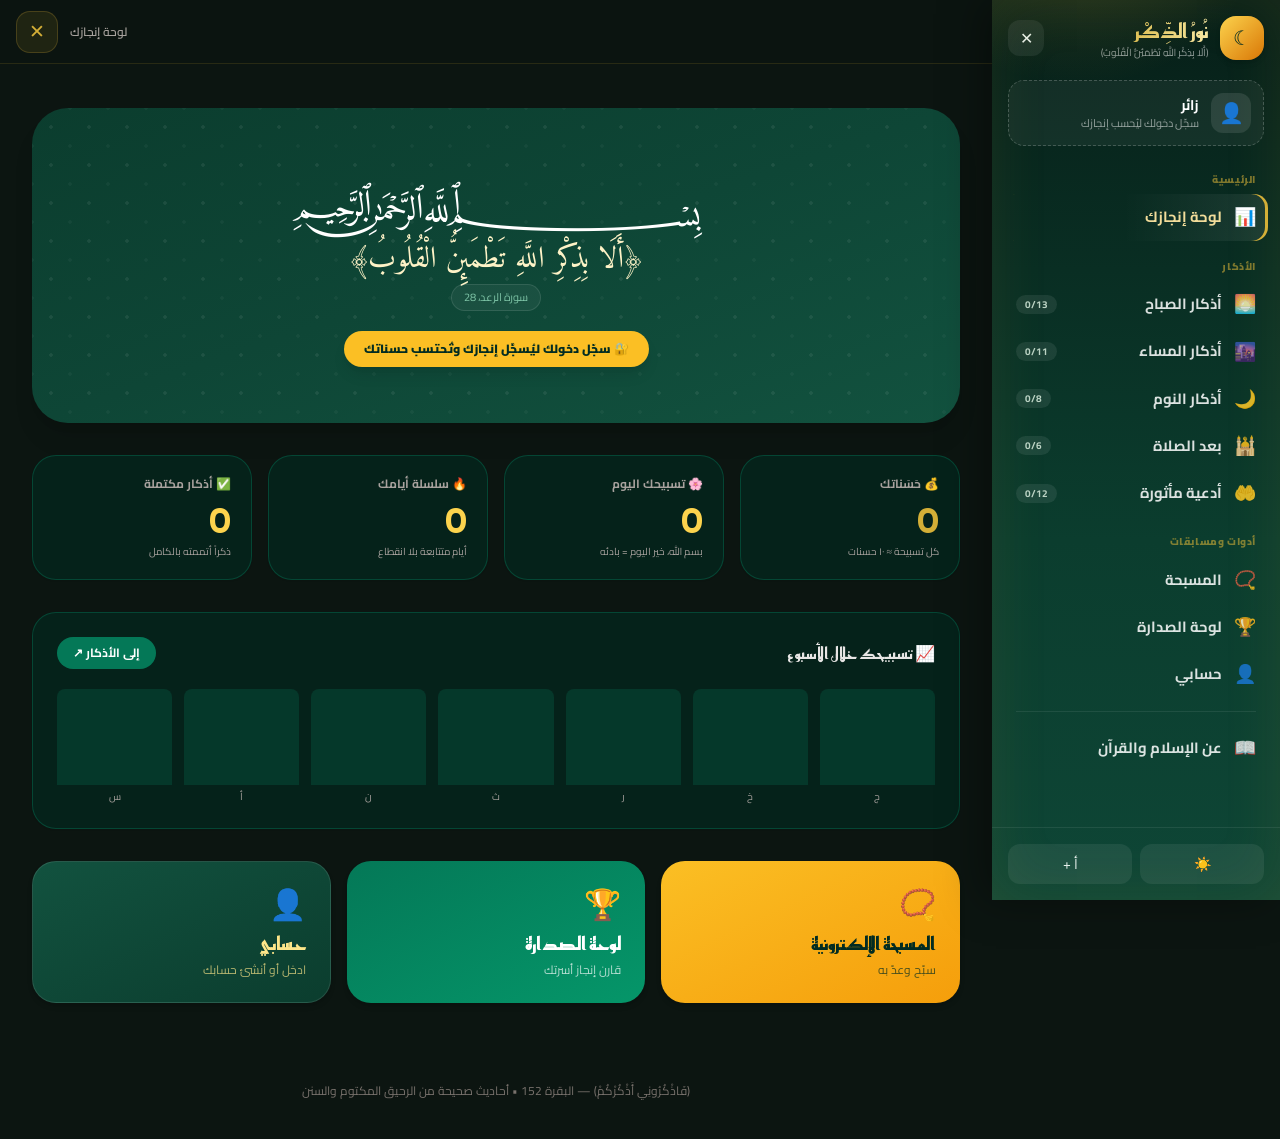
==== commit 78dda301: "v4.1: shared theme-aware sidebar (toggle everywhere) + divan redesign + tasbih UX polish" ====
--- a/index.html
+++ b/index.html
@@ -1,11 +1,12 @@
 <!DOCTYPE html>
 <!--
-  ﴿ نُورُ الذِّكْر ﴾ — v4 بإطار Tailwind
+  ﴿ نُورُ الذِّكْر ﴾ — إطار Tailwind
   سجل التغييرات:
-  • 2026-11-02 [v4] إعادة تصميم كاملة: قائمة جانبية ثابتة (درج على الجوال)، حركات وانتقالات،
-    حسابات مستخدمين محلية localStorage (اسم مستخدم + كلمة سر)، عدّاد حسنات (+10 لكل تسبيحة)،
-    لوحة صدارة محلية على الجهاز، لوحة إنجاز بمخطط أسبوعي وسلسلة أيام.
-  • البيانات النصية للأذكار في azkar-data.js. إصدارات v1..v3 محفوظة في legacy.css و_snapshots.
+  • 2026-11-02 [v4.1] قائمة جانبية مشتركة تُبنى في app.js لكل الصفحات (تُفتح/تُغلق بزر ☰ في كل
+    الأحجام، وتتفاعل مع الوضع النهاري/الليلي وخلفية جديدة لكل وضع)، هيرو معاد ترتيبه بلا تداخل،
+    مسبحة مطورة (شعوية اللمس + اهتزاز + نسبة تقدم + وميض ذهبي عند الاكتمال).
+  • 2026-11-02 [v4] إعادة تصميم كاملة: قائمة جانبية + حسابات محلية + حسنات + صدارة.
+  • البيانات النصية للأذكار في azkar-data.js. إصدارات v1..v3 في legacy.css و_snapshots.
 -->
 <html lang="ar" dir="rtl" class="dark">
 <head>
@@ -38,254 +39,199 @@
 
 <body class="font-body bg-stone-50 dark:bg-[#0c1511] text-stone-800 dark:text-stone-200 transition-colors">
 
-<!-- ============ القائمة الجانبية (يمين على الحاسوب، درج على الجوال) ============ -->
-<div id="sideBackdrop" class="hidden fixed inset-0 bg-black/50 backdrop-blur-sm z-[90] lg:hidden"></div>
-
-<aside id="sidebar" class="fixed inset-y-0 right-0 w-72 z-[100] translate-x-full lg:translate-x-0 transition-transform duration-300
-      bg-gradient-to-b from-brand-dark via-[#0e4636] to-brand-mid pattern-dots text-white shadow-2xl flex flex-col">
-
-  <!-- الشعار -->
-  <div class="p-5 border-b border-white/10 flex items-center gap-3">
-    <span class="w-11 h-11 rounded-2xl bg-gradient-to-br from-brand-gold to-amber-600 grid place-items-center text-xl text-emerald-950 shadow-lg shadow-black/30">☾</span>
-    <div>
-      <div class="font-head text-xl font-bold shimmer-gold">نُورُ الذِّكْر</div>
-      <div class="text-[10px] text-emerald-200/70">﴿أَلَا بِذِكْرِ اللَّهِ تَطْمَئِنُّ الْقُلُوبُ﴾</div>
-    </div>
-    <button id="sideClose" class="lg:hidden ms-auto w-9 h-9 rounded-xl bg-white/10 hover:bg-white/20 transition-colors" aria-label="إغلاق القائمة">✕</button>
-  </div>
-
-  <!-- بطاقة المستخدم -->
-  <div id="userChip" class="px-4 pt-4"></div>
-
-  <!-- التنقل -->
-  <nav class="flex-1 overflow-y-auto px-3 py-4 space-y-1">
-    <p class="text-[10px] font-bold text-emerald-300/60 px-3 mb-2 tracking-wider">الرئيسية</p>
-    <a href="#" data-view="dashboard" class="side-link flex items-center gap-3 rounded-xl px-3 py-2.5 text-sm font-semibold text-emerald-100/90 hover:bg-white/10 transition-all duration-200 border border-transparent">
-      <span class="text-lg">📊</span> لوحة إنجازك
-    </a>
-
-    <p class="text-[10px] font-bold text-emerald-300/60 px-3 mt-4 mb-2 tracking-wider">الأذكار</p>
-    <a href="#" data-view="morning" class="side-link flex items-center gap-3 rounded-xl px-3 py-2.5 text-sm font-semibold text-emerald-100/90 hover:bg-white/10 transition-all duration-200 border border-transparent">
-      <span class="text-lg">🌅</span> أذكار الصباح <span id="countMorning" class="ms-auto text-[10px] bg-white/10 rounded-full px-2 py-0.5"></span>
-    </a>
-    <a href="#" data-view="evening" class="side-link flex items-center gap-3 rounded-xl px-3 py-2.5 text-sm font-semibold text-emerald-100/90 hover:bg-white/10 transition-all duration-200 border border-transparent">
-      <span class="text-lg">🌆</span> أذكار المساء <span id="countEvening" class="ms-auto text-[10px] bg-white/10 rounded-full px-2 py-0.5"></span>
-    </a>
-    <a href="#" data-view="sleep" class="side-link flex items-center gap-3 rounded-xl px-3 py-2.5 text-sm font-semibold text-emerald-100/90 hover:bg-white/10 transition-all duration-200 border border-transparent">
-      <span class="text-lg">🌙</span> أذكار النوم <span id="countSleep" class="ms-auto text-[10px] bg-white/10 rounded-full px-2 py-0.5"></span>
-    </a>
-    <a href="#" data-view="prayer" class="side-link flex items-center gap-3 rounded-xl px-3 py-2.5 text-sm font-semibold text-emerald-100/90 hover:bg-white/10 transition-all duration-200 border border-transparent">
-      <span class="text-lg">🕌</span> بعد الصلاة <span id="countPrayer" class="ms-auto text-[10px] bg-white/10 rounded-full px-2 py-0.5"></span>
-    </a>
-    <a href="#" data-view="duas" class="side-link flex items-center gap-3 rounded-xl px-3 py-2.5 text-sm font-semibold text-emerald-100/90 hover:bg-white/10 transition-all duration-200 border border-transparent">
-      <span class="text-lg">🤲</span> أدعية مأثورة <span id="countDuas" class="ms-auto text-[10px] bg-white/10 rounded-full px-2 py-0.5"></span>
-    </a>
-
-    <p class="text-[10px] font-bold text-emerald-300/60 px-3 mt-4 mb-2 tracking-wider">أدوات ومسابقات</p>
-    <a href="#" data-view="tasbih" class="side-link flex items-center gap-3 rounded-xl px-3 py-2.5 text-sm font-semibold text-emerald-100/90 hover:bg-white/10 transition-all duration-200 border border-transparent">
-      <span class="text-lg">📿</span> المسبحة
-    </a>
-    <a href="#" data-view="leaderboard" class="side-link flex items-center gap-3 rounded-xl px-3 py-2.5 text-sm font-semibold text-emerald-100/90 hover:bg-white/10 transition-all duration-200 border border-transparent">
-      <span class="text-lg">🏆</span> لوحة الصدارة
-    </a>
-    <a href="#" data-view="profile" class="side-link flex items-center gap-3 rounded-xl px-3 py-2.5 text-sm font-semibold text-emerald-100/90 hover:bg-white/10 transition-all duration-200 border border-transparent">
-      <span class="text-lg">👤</span> حسابي
-    </a>
-
-    <a href="islam.html" class="flex items-center gap-3 rounded-xl px-3 py-2.5 text-sm font-semibold text-emerald-100/90 hover:bg-white/10 transition-all duration-200 border border-transparent">
-      <span class="text-lg">📖</span> عن الإسلام والقرآن
-    </a>
-  </nav>
-
-  <!-- أدوات أسفل القائمة -->
-  <div class="p-4 border-t border-white/10 flex items-center gap-2">
-    <button id="themeBtn" class="flex-1 rounded-xl bg-white/10 hover:bg-white/20 py-2.5 text-sm transition-colors" aria-label="الوضع الليلي">🌙</button>
-    <button id="fontBtn" class="flex-1 rounded-xl bg-white/10 hover:bg-white/20 py-2.5 text-sm transition-colors" aria-label="حجم الخط">أ +</button>
-  </div>
-</aside>
-
-<!-- ============ المحتوى ============ -->
-<div class="lg:mr-72 min-h-screen flex flex-col">
-
-  <!-- شريط الجوال -->
-  <header class="lg:hidden fixed top-0 inset-x-0 z-[80] bg-brand-dark/95 dark:bg-[#0a120e]/95 backdrop-blur text-white px-4 py-3 flex items-center gap-3 shadow-lg">
-    <button id="menuBtn" class="w-10 h-10 rounded-xl bg-white/10 hover:bg-white/20 transition-colors text-lg" aria-label="القائمة">☰</button>
-    <div class="font-head font-bold text-lg text-brand-gold">نُورُ الذِّكْر</div>
-    <span id="pageTitle" class="ms-auto text-xs text-emerald-200/80"></span>
-  </header>
-
-  <main class="flex-1 pt-16 lg:pt-0 pb-10 px-4 sm:px-8">
-
-    <!-- ====== لوحة إنجازك ====== -->
-    <section class="view-sec hidden" id="view-dashboard">
-      <!-- هيرو -->
-      <div class="arch-mask relative overflow-hidden bg-gradient-to-br from-brand-dark via-[#0e4636] to-brand-mid text-white rounded-b-[48px] -mx-4 sm:-mx-8 px-6 sm:px-12 pt-12 pb-14 mb-8">
-        <div class="absolute inset-0 pattern-dots opacity-60"></div>
-        <div class="relative max-w-3xl mx-auto text-center">
-          <p class="font-quran text-4xl sm:text-5xl mb-2 drop-shadow">﷽</p>
-          <h1 class="font-quran text-2xl sm:text-3xl text-amber-100 leading-relaxed">﴿أَلَا بِذِكْرِ اللَّهِ تَطْمَئِنُّ الْقُلُوبُ﴾</h1>
-          <p class="text-xs text-emerald-200/70 mt-2">سورة الرعد، 28</p>
-          <div id="dashUserHint" class="mt-5 inline-flex items-center gap-2 rounded-full bg-amber-400/90 text-emerald-950 text-xs font-bold px-4 py-2 shadow-lg hover:-translate-y-0.5 transition-transform cursor-pointer" onclick="openView('profile')">
+<div class="app-main app-margin min-h-screen">
+
+  <!-- ====== لوحة إنجازك ====== -->
+  <section class="view-sec hidden" id="view-dashboard">
+    <!-- هيرو -->
+    <div class="px-4 sm:px-8 pt-8">
+      <div class="relative overflow-hidden rounded-[36px] max-w-6xl mx-auto bg-gradient-to-br from-brand-dark via-[#0e4636] to-brand-mid text-white px-6 sm:px-12 py-10 sm:py-14 text-center shadow-xl">
+        <div class="absolute inset-0 pattern-dots opacity-50"></div>
+        <div class="relative max-w-2xl mx-auto flex flex-col items-center gap-4">
+          <p class="font-quran text-3xl sm:text-4xl leading-[2.4] pt-3">﷽</p>
+          <h1 class="font-quran text-xl sm:text-3xl text-amber-100 leading-[2.2] px-2">﴿أَلَا بِذِكْرِ اللَّهِ تَطْمَئِنُّ الْقُلُوبُ﴾</h1>
+          <span class="text-[11px] text-emerald-200/70 bg-white/5 border border-white/10 rounded-full px-3 py-1">سورة الرعد، 28</span>
+          <button class="js-goto mt-1 inline-flex items-center gap-2 rounded-full bg-amber-400 text-emerald-950 text-xs font-extrabold px-5 py-2.5 shadow-lg hover:-translate-y-0.5 hover:bg-amber-300 transition-all" data-view="profile">
             🔐 سجّل دخولك ليُسجَّل إنجازك وتُحتسب حسناتك
-          </div>
-        </div>
-      </div>
-
-      <!-- بطاقات الأرقام -->
-      <div class="grid grid-cols-2 lg:grid-cols-4 gap-4 max-w-6xl mx-auto mt-10">
-        <div class="card-in rounded-3xl bg-white dark:bg-emerald-950/60 border border-emerald-100 dark:border-emerald-800/60 shadow-sm p-5 hover:shadow-md hover:-translate-y-1 transition-all">
-          <div class="flex items-center gap-2 text-xs font-bold text-stone-500 dark:text-stone-400 mb-2">💰 حَسَناتك</div>
-          <div id="dashHan" class="font-head text-4xl font-bold text-amber-500 dark:text-brand-gold">0</div>
-          <div class="text-[10px] text-stone-400 mt-1">كل تسبيحة ≈ ١٠ حسنات</div>
-        </div>
-        <div class="card-in rounded-3xl bg-white dark:bg-emerald-950/60 border border-emerald-100 dark:border-emerald-800/60 shadow-sm p-5 hover:shadow-md hover:-translate-y-1 transition-all" style="animation-delay:.08s">
-          <div class="flex items-center gap-2 text-xs font-bold text-stone-500 dark:text-stone-400 mb-2">🌸 تسبيحك اليوم</div>
-          <div id="dashToday" class="font-head text-4xl font-bold text-emerald-600 dark:text-amber-300">0</div>
-          <div class="text-[10px] text-stone-400 mt-1">بسم الله، خير اليوم = بادئه</div>
-        </div>
-        <div class="card-in rounded-3xl bg-white dark:bg-emerald-950/60 border border-emerald-100 dark:border-emerald-800/60 shadow-sm p-5 hover:shadow-md hover:-translate-y-1 transition-all" style="animation-delay:.16s">
-          <div class="flex items-center gap-2 text-xs font-bold text-stone-500 dark:text-stone-400 mb-2">🔥 سلسلة أيامك</div>
-          <div id="dashStreak" class="font-head text-4xl font-bold text-emerald-600 dark:text-amber-300">0</div>
-          <div class="text-[10px] text-stone-400 mt-1">أيام متتابعة بلا انقطاع</div>
-        </div>
-        <div class="card-in rounded-3xl bg-white dark:bg-emerald-950/60 border border-emerald-100 dark:border-emerald-800/60 shadow-sm p-5 hover:shadow-md hover:-translate-y-1 transition-all" style="animation-delay:.24s">
-          <div class="flex items-center gap-2 text-xs font-bold text-stone-500 dark:text-stone-400 mb-2">✅ أذكار مكتملة</div>
-          <div id="dashDone" class="font-head text-4xl font-bold text-emerald-600 dark:text-amber-300">0</div>
-          <div class="text-[10px] text-stone-400 mt-1">ذكراً أتممته بالكامل</div>
-        </div>
-      </div>
-
-      <!-- مخطط الأسبوع -->
-      <div class="max-w-6xl mx-auto mt-8 rounded-3xl bg-white dark:bg-emerald-950/60 border border-emerald-100 dark:border-emerald-800/60 shadow-sm p-6">
-        <div class="flex items-center justify-between mb-5">
+          </button>
+        </div>
+      </div>
+    </div>
+
+    <!-- بطاقات الأرقام -->
+    <div class="grid grid-cols-2 lg:grid-cols-4 gap-4 max-w-6xl mx-auto px-4 sm:px-8 mt-8">
+      <div class="card-in rounded-3xl bg-white dark:bg-emerald-950/60 border border-emerald-100 dark:border-emerald-800/60 shadow-sm p-5 hover:shadow-md hover:-translate-y-1 transition-all">
+        <div class="text-xs font-bold text-stone-500 dark:text-stone-400 mb-2">💰 حَسَناتك</div>
+        <div id="dashHan" class="font-head text-4xl font-bold text-amber-500 dark:text-brand-gold">0</div>
+        <div class="text-[10px] text-stone-400 mt-1">كل تسبيحة ≈ ١٠ حسنات</div>
+      </div>
+      <div class="card-in rounded-3xl bg-white dark:bg-emerald-950/60 border border-emerald-100 dark:border-emerald-800/60 shadow-sm p-5 hover:shadow-md hover:-translate-y-1 transition-all" style="animation-delay:.08s">
+        <div class="text-xs font-bold text-stone-500 dark:text-stone-400 mb-2">🌸 تسبيحك اليوم</div>
+        <div id="dashToday" class="font-head text-4xl font-bold text-emerald-600 dark:text-amber-300">0</div>
+        <div class="text-[10px] text-stone-400 mt-1">بسم الله، خير اليوم = بادئه</div>
+      </div>
+      <div class="card-in rounded-3xl bg-white dark:bg-emerald-950/60 border border-emerald-100 dark:border-emerald-800/60 shadow-sm p-5 hover:shadow-md hover:-translate-y-1 transition-all" style="animation-delay:.16s">
+        <div class="text-xs font-bold text-stone-500 dark:text-stone-400 mb-2">🔥 سلسلة أيامك</div>
+        <div id="dashStreak" class="font-head text-4xl font-bold text-emerald-600 dark:text-amber-300">0</div>
+        <div class="text-[10px] text-stone-400 mt-1">أيام متتابعة بلا انقطاع</div>
+      </div>
+      <div class="card-in rounded-3xl bg-white dark:bg-emerald-950/60 border border-emerald-100 dark:border-emerald-800/60 shadow-sm p-5 hover:shadow-md hover:-translate-y-1 transition-all" style="animation-delay:.24s">
+        <div class="text-xs font-bold text-stone-500 dark:text-stone-400 mb-2">✅ أذكار مكتملة</div>
+        <div id="dashDone" class="font-head text-4xl font-bold text-emerald-600 dark:text-amber-300">0</div>
+        <div class="text-[10px] text-stone-400 mt-1">ذكراً أتممته بالكامل</div>
+      </div>
+    </div>
+
+    <!-- مخطط الأسبوع -->
+    <div class="max-w-6xl mx-auto px-4 sm:px-8 mt-8">
+      <div class="rounded-3xl bg-white dark:bg-emerald-950/60 border border-emerald-100 dark:border-emerald-800/60 shadow-sm p-6">
+        <div class="flex flex-wrap items-center justify-between gap-3 mb-5">
           <h3 class="font-head font-bold">📈 تسبيحك خلال الأسبوع</h3>
           <button class="js-goto rounded-full bg-emerald-700 hover:bg-emerald-600 text-white text-xs font-bold px-4 py-2 transition-colors" data-view="morning">إلى الأذكار ↗</button>
         </div>
         <div id="weekBars" class="flex gap-3 items-end"></div>
       </div>
-
-      <!-- روابط سريعة -->
-      <div class="max-w-6xl mx-auto mt-8 grid sm:grid-cols-3 gap-4">
-        <button class="js-goto group text-right rounded-3xl bg-gradient-to-br from-amber-400 to-amber-500 text-emerald-950 p-6 shadow-md hover:shadow-xl hover:-translate-y-1 transition-all" data-view="tasbih">
-          <div class="text-3xl mb-2 group-hover:rotate-12 transition-transform duration-300">📿</div>
-          <div class="font-head font-bold text-lg">المسبحة الإلكترونية</div>
-          <div class="text-xs opacity-70 mt-1">سبّح وعدّ به</div>
-        </button>
-        <button class="js-goto group text-right rounded-3xl bg-gradient-to-br from-emerald-700 to-emerald-600 text-white p-6 shadow-md hover:shadow-xl hover:-translate-y-1 transition-all" data-view="leaderboard">
-          <div class="text-3xl mb-2 group-hover:-translate-y-1 transition-transform duration-300">🏆</div>
-          <div class="font-head font-bold text-lg">لوحة الصدارة</div>
-          <div class="text-xs opacity-70 mt-1">قارن إنجاز أسرتك</div>
-        </button>
-        <button class="js-goto group text-right rounded-3xl bg-gradient-to-br from-brand-mid to-brand-dark text-amber-200 p-6 shadow-md hover:shadow-xl hover:-translate-y-1 transition-all border border-white/10" data-view="profile">
-          <div class="text-3xl mb-2 group-hover:scale-110 transition-transform duration-300">👤</div>
-          <div class="font-head font-bold text-lg">حسابي</div>
-          <div class="text-xs opacity-70 mt-1">دخل أو أنشئ حسابك</div>
-        </button>
-      </div>
-    </section>
-
-    <!-- ====== الأقسام ====== -->
-    <section class="view-sec hidden" id="view-morning">
-      <header class="flex items-center gap-4 mb-6 mt-8 max-w-4xl mx-auto">
-        <div class="w-14 h-14 rounded-2xl bg-gradient-to-br from-amber-400 to-amber-600 grid place-items-center text-2xl shadow-lg shadow-amber-500/20 shrink-0">🌅</div>
-        <div class="flex-1">
-          <h2 class="font-head text-2xl font-bold text-emerald-900 dark:text-brand-gold">أذكار الصباح</h2>
-          <p class="text-xs text-stone-500 dark:text-stone-400">تورد بعد الفجر حتى طلوع الشمس</p>
-        </div>
-      </header>
-      <div class="cards grid gap-4 max-w-4xl mx-auto" id="cardsMorning"></div>
-    </section>
-
-    <section class="view-sec hidden" id="view-evening">
-      <header class="flex items-center gap-4 mb-6 mt-8 max-w-4xl mx-auto">
-        <div class="w-14 h-14 rounded-2xl bg-gradient-to-br from-indigo-400 to-indigo-700 grid place-items-center text-2xl shadow-lg shadow-indigo-500/20 shrink-0">🌆</div>
-        <div class="flex-1">
-          <h2 class="font-head text-2xl font-bold text-emerald-900 dark:text-brand-gold">أذكار المساء</h2>
-          <p class="text-xs text-stone-500 dark:text-stone-400">تورد بعد العصر حتى غروب الشمس</p>
-        </div>
-      </header>
-      <div class="cards grid gap-4 max-w-4xl mx-auto" id="cardsEvening"></div>
-    </section>
-
-    <section class="view-sec hidden" id="view-sleep">
-      <header class="flex items-center gap-4 mb-6 mt-8 max-w-4xl mx-auto">
-        <div class="w-14 h-14 rounded-2xl bg-gradient-to-br from-sky-500 to-blue-800 grid place-items-center text-2xl shadow-lg shadow-sky-500/20 shrink-0">🌙</div>
-        <div class="flex-1">
-          <h2 class="font-head text-2xl font-bold text-emerald-900 dark:text-brand-gold">أذكار النوم</h2>
-          <p class="text-xs text-stone-500 dark:text-stone-400">ما يقال أنتَ إلى فراشك</p>
-        </div>
-      </header>
-      <div class="cards grid gap-4 max-w-4xl mx-auto" id="cardsSleep"></div>
-    </section>
-
-    <section class="view-sec hidden" id="view-prayer">
-      <header class="flex items-center gap-4 mb-6 mt-8 max-w-4xl mx-auto">
-        <div class="w-14 h-14 rounded-2xl bg-gradient-to-br from-emerald-500 to-emerald-800 grid place-items-center text-2xl shadow-lg shadow-emerald-500/20 shrink-0">🕌</div>
-        <div class="flex-1">
-          <h2 class="font-head text-2xl font-bold text-emerald-900 dark:text-brand-gold">الذكر بعد الصلاة</h2>
-          <p class="text-xs text-stone-500 dark:text-stone-400">التسبيح بعد كل صلاة مكتوبة</p>
-        </div>
-      </header>
-      <div class="cards grid gap-4 max-w-4xl mx-auto" id="cardsPrayer"></div>
-    </section>
-
-    <section class="view-sec hidden" id="view-duas">
-      <header class="flex items-center gap-4 mb-6 mt-8 max-w-4xl mx-auto">
-        <div class="w-14 h-14 rounded-2xl bg-gradient-to-br from-teal-400 to-teal-700 grid place-items-center text-2xl shadow-lg shadow-teal-500/20 shrink-0">🤲</div>
-        <div class="flex-1">
-          <h2 class="font-head text-2xl font-bold text-emerald-900 dark:text-brand-gold">أدعية مأثورة</h2>
-          <p class="text-xs text-stone-500 dark:text-stone-400">من الصحيحين والسنن</p>
-        </div>
-      </header>
-      <div class="cards grid gap-4 max-w-4xl mx-auto" id="cardsDuas"></div>
-    </section>
-
-    <!-- ====== المسبحة ====== -->
-    <section class="view-sec hidden" id="view-tasbih">
-      <header class="text-center mt-10 mb-6">
-        <div class="text-4xl mb-2 ring-pulse inline-block">📿</div>
-        <h2 class="font-head text-2xl font-bold text-emerald-900 dark:text-brand-gold">المسبحة الإلكترونية</h2>
-        <p class="text-xs text-stone-500 dark:text-stone-400">اضغط الدائرة بعد كل تسبيحة</p>
-      </header>
-
-      <div class="max-w-md mx-auto rounded-3xl bg-white dark:bg-emerald-950/60 border border-emerald-100 dark:border-emerald-800/60 shadow-md p-6">
-        <div id="phraseRow" class="flex gap-2 flex-wrap justify-center mb-4"></div>
-        <p id="tasbihPhrase" class="font-quran text-2xl text-center text-emerald-900 dark:text-brand-gold mb-5 min-h-[2.4rem]"></p>
-
-        <button id="tasbihBtn" class="relative mx-auto grid place-items-center rounded-full transition-transform active:scale-95 tap-highlight" aria-label="اضغط للتسبيح">
-          <svg class="tasbih-svg" width="190" height="190" viewBox="0 0 120 120">
+    </div>
+
+    <!-- روابط سريعة -->
+    <div class="max-w-6xl mx-auto px-4 sm:px-8 mt-8 grid sm:grid-cols-3 gap-4">
+      <button class="js-goto group text-right rounded-3xl bg-gradient-to-br from-amber-400 to-amber-500 text-emerald-950 p-6 shadow-md hover:shadow-xl hover:-translate-y-1 transition-all" data-view="tasbih">
+        <div class="text-3xl mb-2 group-hover:rotate-12 transition-transform duration-300">📿</div>
+        <div class="font-head font-bold text-lg">المسبحة الإلكترونية</div>
+        <div class="text-xs opacity-70 mt-1">سبّح وعدّ به</div>
+      </button>
+      <button class="js-goto group text-right rounded-3xl bg-gradient-to-br from-emerald-700 to-emerald-600 text-white p-6 shadow-md hover:shadow-xl hover:-translate-y-1 transition-all" data-view="leaderboard">
+        <div class="text-3xl mb-2 group-hover:-translate-y-1 transition-transform duration-300">🏆</div>
+        <div class="font-head font-bold text-lg">لوحة الصدارة</div>
+        <div class="text-xs opacity-70 mt-1">قارن إنجاز أسرتك</div>
+      </button>
+      <button class="js-goto group text-right rounded-3xl bg-gradient-to-br from-brand-mid to-brand-dark text-amber-200 p-6 shadow-md hover:shadow-xl hover:-translate-y-1 transition-all border border-white/10" data-view="profile">
+        <div class="text-3xl mb-2 group-hover:scale-110 transition-transform duration-300">👤</div>
+        <div class="font-head font-bold text-lg">حسابي</div>
+        <div class="text-xs opacity-70 mt-1">ادخل أو أنشئ حسابك</div>
+      </button>
+    </div>
+
+    <div class="h-10"></div>
+  </section>
+
+  <!-- ====== الأقسام ====== -->
+  <section class="view-sec hidden" id="view-morning">
+    <header class="flex items-center gap-4 mb-6 mt-8 max-w-4xl mx-auto px-4 sm:px-0">
+      <div class="w-14 h-14 rounded-2xl bg-gradient-to-br from-amber-400 to-amber-600 grid place-items-center text-2xl shadow-lg shadow-amber-500/20 shrink-0">🌅</div>
+      <div class="flex-1 min-w-0">
+        <h2 class="font-head text-2xl font-bold text-emerald-900 dark:text-brand-gold">أذكار الصباح</h2>
+        <p class="text-xs text-stone-500 dark:text-stone-400">تورد بعد الفجر حتى طلوع الشمس</p>
+      </div>
+    </header>
+    <div class="cards grid gap-4 max-w-4xl mx-auto px-4 sm:px-0" id="cardsMorning"></div>
+  </section>
+
+  <section class="view-sec hidden" id="view-evening">
+    <header class="flex items-center gap-4 mb-6 mt-8 max-w-4xl mx-auto px-4 sm:px-0">
+      <div class="w-14 h-14 rounded-2xl bg-gradient-to-br from-indigo-400 to-indigo-700 grid place-items-center text-2xl shadow-lg shadow-indigo-500/20 shrink-0">🌆</div>
+      <div class="flex-1 min-w-0">
+        <h2 class="font-head text-2xl font-bold text-emerald-900 dark:text-brand-gold">أذكار المساء</h2>
+        <p class="text-xs text-stone-500 dark:text-stone-400">تورد بعد العصر حتى غروب الشمس</p>
+      </div>
+    </header>
+    <div class="cards grid gap-4 max-w-4xl mx-auto px-4 sm:px-0" id="cardsEvening"></div>
+  </section>
+
+  <section class="view-sec hidden" id="view-sleep">
+    <header class="flex items-center gap-4 mb-6 mt-8 max-w-4xl mx-auto px-4 sm:px-0">
+      <div class="w-14 h-14 rounded-2xl bg-gradient-to-br from-sky-500 to-blue-800 grid place-items-center text-2xl shadow-lg shadow-sky-500/20 shrink-0">🌙</div>
+      <div class="flex-1 min-w-0">
+        <h2 class="font-head text-2xl font-bold text-emerald-900 dark:text-brand-gold">أذكار النوم</h2>
+        <p class="text-xs text-stone-500 dark:text-stone-400">ما يُقال وقت النوم</p>
+      </div>
+    </header>
+    <div class="cards grid gap-4 max-w-4xl mx-auto px-4 sm:px-0" id="cardsSleep"></div>
+  </section>
+
+  <section class="view-sec hidden" id="view-prayer">
+    <header class="flex items-center gap-4 mb-6 mt-8 max-w-4xl mx-auto px-4 sm:px-0">
+      <div class="w-14 h-14 rounded-2xl bg-gradient-to-br from-emerald-500 to-emerald-800 grid place-items-center text-2xl shadow-lg shadow-emerald-500/20 shrink-0">🕌</div>
+      <div class="flex-1 min-w-0">
+        <h2 class="font-head text-2xl font-bold text-emerald-900 dark:text-brand-gold">الذكر بعد الصلاة</h2>
+        <p class="text-xs text-stone-500 dark:text-stone-400">التسبيح بعد كل صلاة مكتوبة</p>
+      </div>
+    </header>
+    <div class="cards grid gap-4 max-w-4xl mx-auto px-4 sm:px-0" id="cardsPrayer"></div>
+  </section>
+
+  <section class="view-sec hidden" id="view-duas">
+    <header class="flex items-center gap-4 mb-6 mt-8 max-w-4xl mx-auto px-4 sm:px-0">
+      <div class="w-14 h-14 rounded-2xl bg-gradient-to-br from-teal-400 to-teal-700 grid place-items-center text-2xl shadow-lg shadow-teal-500/20 shrink-0">🤲</div>
+      <div class="flex-1 min-w-0">
+        <h2 class="font-head text-2xl font-bold text-emerald-900 dark:text-brand-gold">أدعية مأثورة</h2>
+        <p class="text-xs text-stone-500 dark:text-stone-400">من الصحيحين والسنن</p>
+      </div>
+    </header>
+    <div class="cards grid gap-4 max-w-4xl mx-auto px-4 sm:px-0" id="cardsDuas"></div>
+  </section>
+
+  <!-- ====== المسبحة ====== -->
+  <section class="view-sec hidden" id="view-tasbih">
+    <header class="text-center mt-10 mb-8 px-4">
+      <div class="text-4xl mb-2 ring-pulse inline-block">📿</div>
+      <h2 class="font-head text-2xl font-bold text-emerald-900 dark:text-brand-gold">المسبحة الإلكترونية</h2>
+      <p class="text-xs text-stone-500 dark:text-stone-400 mt-1">اضغط الدائرة بعد كل تسبيحة — أو المسافة (Space) من لوحة المفاتيح</p>
+    </header>
+
+    <div class="max-w-md mx-auto px-4">
+      <div class="rounded-[32px] bg-white dark:bg-emerald-950/60 border border-emerald-100 dark:border-emerald-800/60 shadow-md p-6">
+
+        <!-- جمل التسبيح -->
+        <div id="phraseRow" class="flex gap-2 flex-wrap justify-center mb-5"></div>
+
+        <!-- الجملة الحالية -->
+        <p id="tasbihPhrase" class="font-quran text-2xl text-center text-emerald-900 dark:text-brand-gold mb-6 min-h-[2.6rem]"></p>
+
+        <!-- الدائرة -->
+        <button id="tasbihBtn" class="relative w-[232px] h-[232px] mx-auto grid place-items-center rounded-full select-none outline-none active:scale-[.96] transition-transform duration-150 shadow-xl shadow-emerald-900/25" aria-label="اضغط للتسبيح">
+          <svg class="tasbih-svg absolute inset-0 m-auto" width="232" height="232" viewBox="0 0 120 120">
             <defs><linearGradient id="goldGrad" x1="0" y1="0" x2="1" y2="1">
               <stop offset="0%" stop-color="#d4af37"/><stop offset="100%" stop-color="#1b7a5a"/>
             </linearGradient></defs>
             <circle class="tasbih-track" cx="60" cy="60" r="54"/>
             <circle class="tasbih-prog" id="tasbihRing" cx="60" cy="60" r="54"/>
           </svg>
-          <span class="absolute inset-0 m-auto w-[78%] h-[78%] rounded-full bg-gradient-to-br from-emerald-800 to-brand-dark shadow-inner grid place-items-center font-head text-5xl font-bold text-brand-gold" id="tasbihCount">0</span>
+          <span class="absolute inset-0 m-auto w-[72%] h-[72%] rounded-full bg-gradient-to-br from-emerald-700 to-brand-dark shadow-inner grid place-items-center">
+            <span id="tasbihCount" class="font-head text-6xl font-bold text-brand-gold" role="status" aria-live="polite">0</span>
+          </span>
         </button>
 
-        <div class="flex items-center justify-center gap-2 mt-5 flex-wrap" id="targetRow">
+        <!-- نسبة التقدم -->
+        <p id="tasbihPct" class="text-center text-xs font-bold text-stone-500 dark:text-stone-400 mt-4"></p>
+
+        <!-- الهدف -->
+        <div class="flex items-center justify-center gap-2 mt-5 flex-wrap">
           <span class="text-xs font-bold text-stone-500">الهدف:</span>
-          <button class="target-chip rounded-xl bg-emerald-50 dark:bg-emerald-900/40 border border-emerald-200 dark:border-emerald-800 px-4 py-1.5 font-bold text-sm hover:border-emerald-400 transition-colors" data-target="33">33</button>
-          <button class="target-chip rounded-xl bg-emerald-50 dark:bg-emerald-900/40 border border-emerald-200 dark:border-emerald-800 px-4 py-1.5 font-bold text-sm hover:border-emerald-400 transition-colors" data-target="99">99</button>
-          <button class="target-chip rounded-xl bg-emerald-50 dark:bg-emerald-900/40 border border-emerald-200 dark:border-emerald-800 px-4 py-1.5 font-bold text-sm hover:border-emerald-400 transition-colors" data-target="100">100</button>
-          <button class="target-chip rounded-xl bg-emerald-50 dark:bg-emerald-900/40 border border-emerald-200 dark:border-emerald-800 px-4 py-1.5 font-bold text-sm hover:border-emerald-400 transition-colors" data-target="0">بحسبِ</button>
-        </div>
-
-        <div class="flex items-center justify-center gap-3 mt-5 pb-1">
-          <button id="tasbihReset" class="text-xs font-bold text-stone-500 hover:text-rose-500 transition-colors rounded-full border border-dashed border-stone-300 dark:border-emerald-800 px-4 py-1.5">↺ تصفير</button>
+          <button class="target-chip rounded-xl bg-emerald-50 dark:bg-emerald-900/40 border border-emerald-200 dark:border-emerald-800 px-4 py-1.5 font-bold text-sm hover:border-emerald-400 transition-all" data-target="33">33</button>
+          <button class="target-chip rounded-xl bg-emerald-50 dark:bg-emerald-900/40 border border-emerald-200 dark:border-emerald-800 px-4 py-1.5 font-bold text-sm hover:border-emerald-400 transition-all" data-target="99">99</button>
+          <button class="target-chip rounded-xl bg-emerald-50 dark:bg-emerald-900/40 border border-emerald-200 dark:border-emerald-800 px-4 py-1.5 font-bold text-sm hover:border-emerald-400 transition-all" data-target="100">100</button>
+          <button class="target-chip rounded-xl bg-emerald-50 dark:bg-emerald-900/40 border border-emerald-200 dark:border-emerald-800 px-4 py-1.5 font-bold text-sm hover:border-emerald-400 transition-all" data-target="0">بحسبِ</button>
+        </div>
+
+        <!-- تصفير والدورات -->
+        <div class="flex items-center justify-center gap-3 mt-6 pb-1">
+          <button id="tasbihReset" class="text-xs font-bold text-stone-500 hover:text-rose-500 transition-colors rounded-full border border-dashed border-stone-300 dark:border-emerald-800 px-5 py-2">↺ تصفير</button>
           <span class="text-xs text-stone-500 dark:text-stone-400">الدورات: <b id="tasbihRounds" class="text-emerald-600 dark:text-amber-300">0</b></span>
         </div>
       </div>
-    </section>
-
-    <!-- ====== لوحة الصدارة ====== -->
-    <section class="view-sec hidden" id="view-leaderboard">
-      <header class="text-center mt-10 mb-6">
-        <div class="text-4xl mb-2 inline-block">🏆</div>
-        <h2 class="font-head text-2xl font-bold text-emerald-900 dark:text-brand-gold">لوحة الصدارة</h2>
-        <p class="text-xs text-stone-500 dark:text-stone-400 max-w-md mx-auto">ترتيب حساباتك المحلية على هذا الجهاز حسب الحسنات — كل فرد من الأسرة أنشئ له حساباً من «حسابي» ثم قارنوا 🌟</p>
-      </header>
-      <div class="max-w-2xl mx-auto rounded-3xl bg-white dark:bg-emerald-950/60 border border-emerald-100 dark:border-emerald-800/60 shadow-sm overflow-hidden">
+    </div>
+  </section>
+
+  <!-- ====== لوحة الصدارة ====== -->
+  <section class="view-sec hidden" id="view-leaderboard">
+    <header class="text-center mt-10 mb-6 px-4">
+      <div class="text-4xl mb-2 inline-block">🏆</div>
+      <h2 class="font-head text-2xl font-bold text-emerald-900 dark:text-brand-gold">لوحة الصدارة</h2>
+      <p class="text-xs text-stone-500 dark:text-stone-400 max-w-md mx-auto mt-1">ترتيب حساباتك المحلية على هذا الجهاز حسب الحسنات — كل فرد من الأسرة أنشئ له حساباً من «حسابي» ثم قارنوا 🌟</p>
+    </header>
+    <div class="max-w-2xl mx-auto px-4">
+      <div class="rounded-3xl bg-white dark:bg-emerald-950/60 border border-emerald-100 dark:border-emerald-800/60 shadow-sm overflow-hidden">
         <table class="w-full text-right">
           <thead class="bg-emerald-800 dark:bg-emerald-900/80 text-emerald-100 text-xs">
             <tr>
@@ -299,24 +245,24 @@
           <tbody id="boardBody"></tbody>
         </table>
       </div>
-    </section>
-
-    <!-- ====== حسابي ====== -->
-    <section class="view-sec hidden" id="view-profile">
-      <header class="text-center mt-10 mb-6">
-        <div class="text-4xl mb-2 inline-block">🔐</div>
-        <h2 class="font-head text-2xl font-bold text-emerald-900 dark:text-brand-gold">حسابي</h2>
-        <p class="text-xs text-stone-500 dark:text-stone-400">قاعدة بيانات محلية على جهازك (localStorage)</p>
-      </header>
-      <div id="profileBody"></div>
-    </section>
-
-  </main>
-
-  <footer class="py-8 text-center text-xs text-stone-400 dark:text-stone-500">
-    ﴿فَاذْكُرُونِي أَذْكُرْكُمْ﴾ — البقرة 152 • أحاديث صحيحة من الرحيق المكتوم والسنن
-  </footer>
-</div>
+    </div>
+  </section>
+
+  <!-- ====== حسابي ====== -->
+  <section class="view-sec hidden" id="view-profile">
+    <header class="text-center mt-10 mb-6 px-4">
+      <div class="text-4xl mb-2 inline-block">🔐</div>
+      <h2 class="font-head text-2xl font-bold text-emerald-900 dark:text-brand-gold">حسابي</h2>
+      <p class="text-xs text-stone-500 dark:text-stone-400 mt-1">قاعدة بيانات محلية على جهازك (localStorage)</p>
+    </header>
+    <div id="profileBody" class="px-4"></div>
+  </section>
+
+</div><!-- /app-main -->
+
+<footer class="app-margin py-10 text-center text-xs text-stone-400 dark:text-stone-500">
+  ﴿فَاذْكُرُونِي أَذْكُرْكُمْ﴾ — البقرة 152 • أحاديث صحيحة من الرحيق المكتوم والسنن
+</footer>
 
 <button id="toTop" class="to-top" aria-label="العودة للأعلى">❯</button>
 
